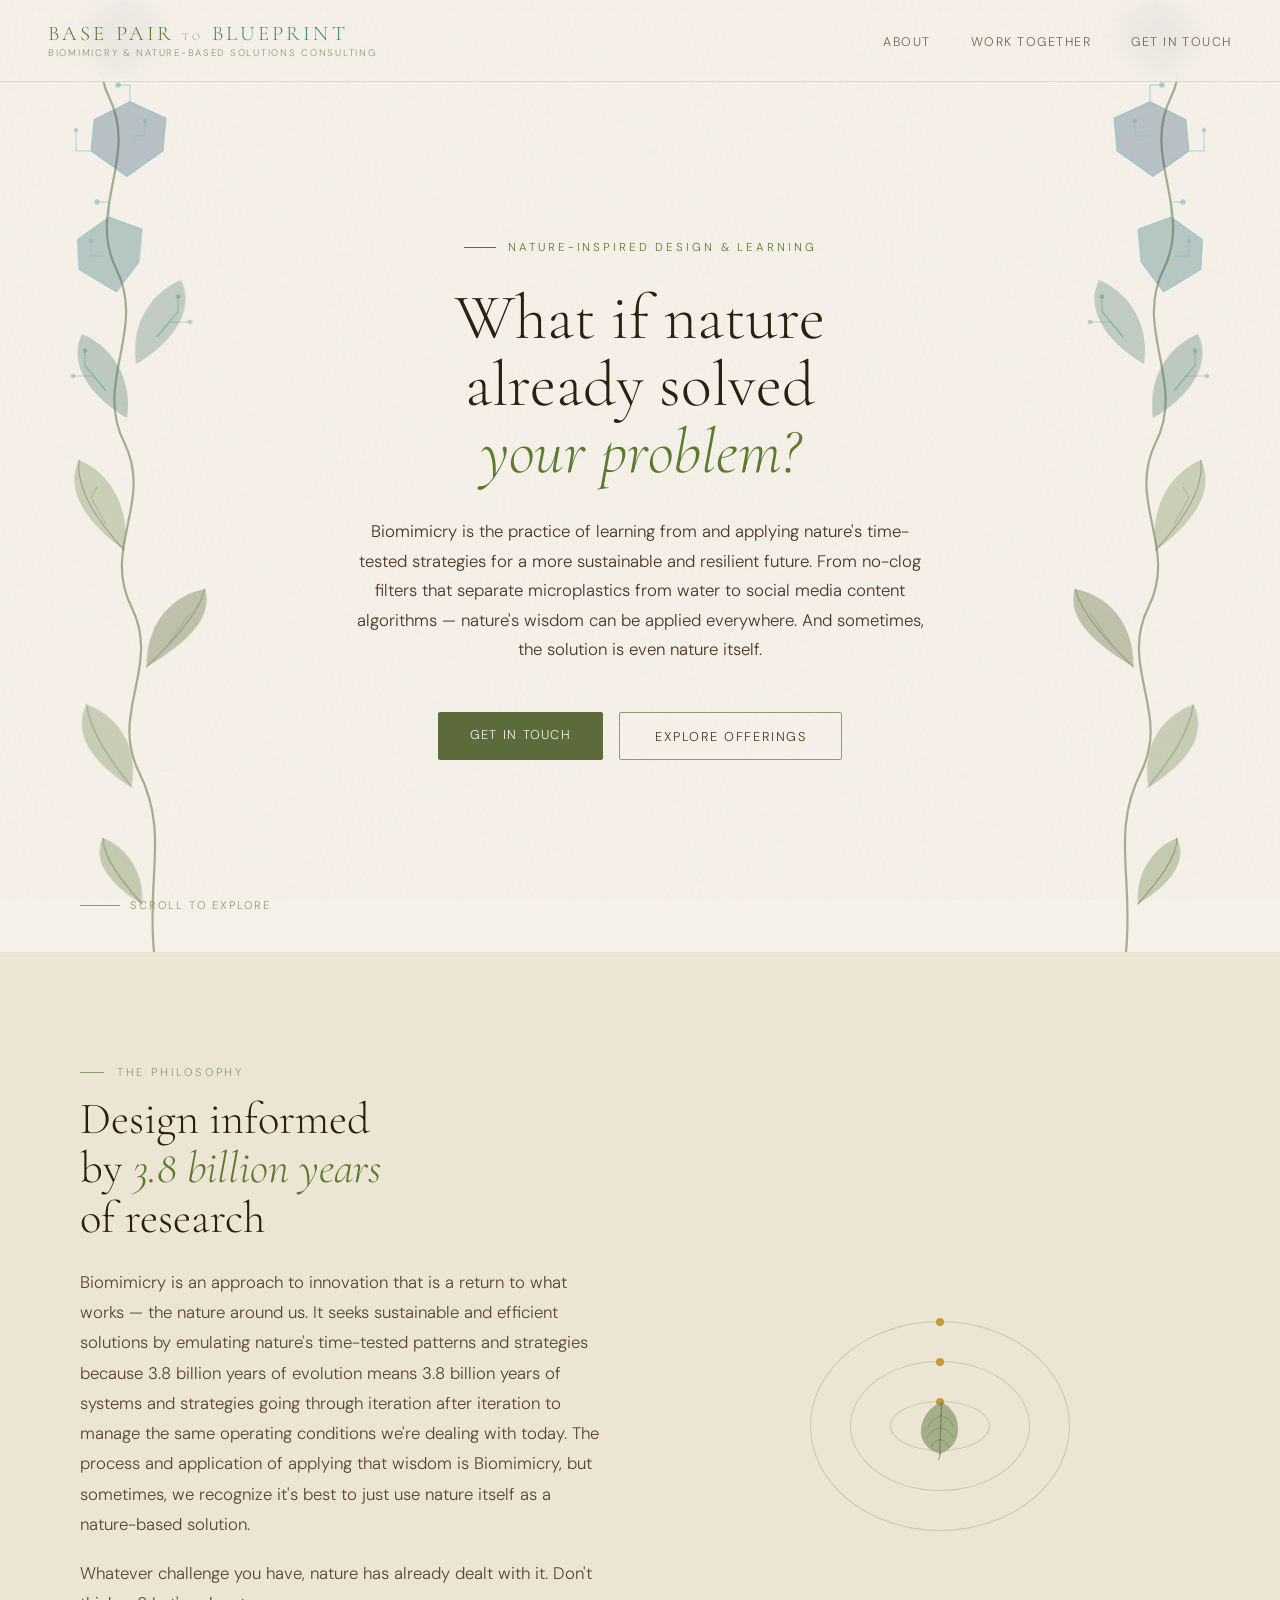
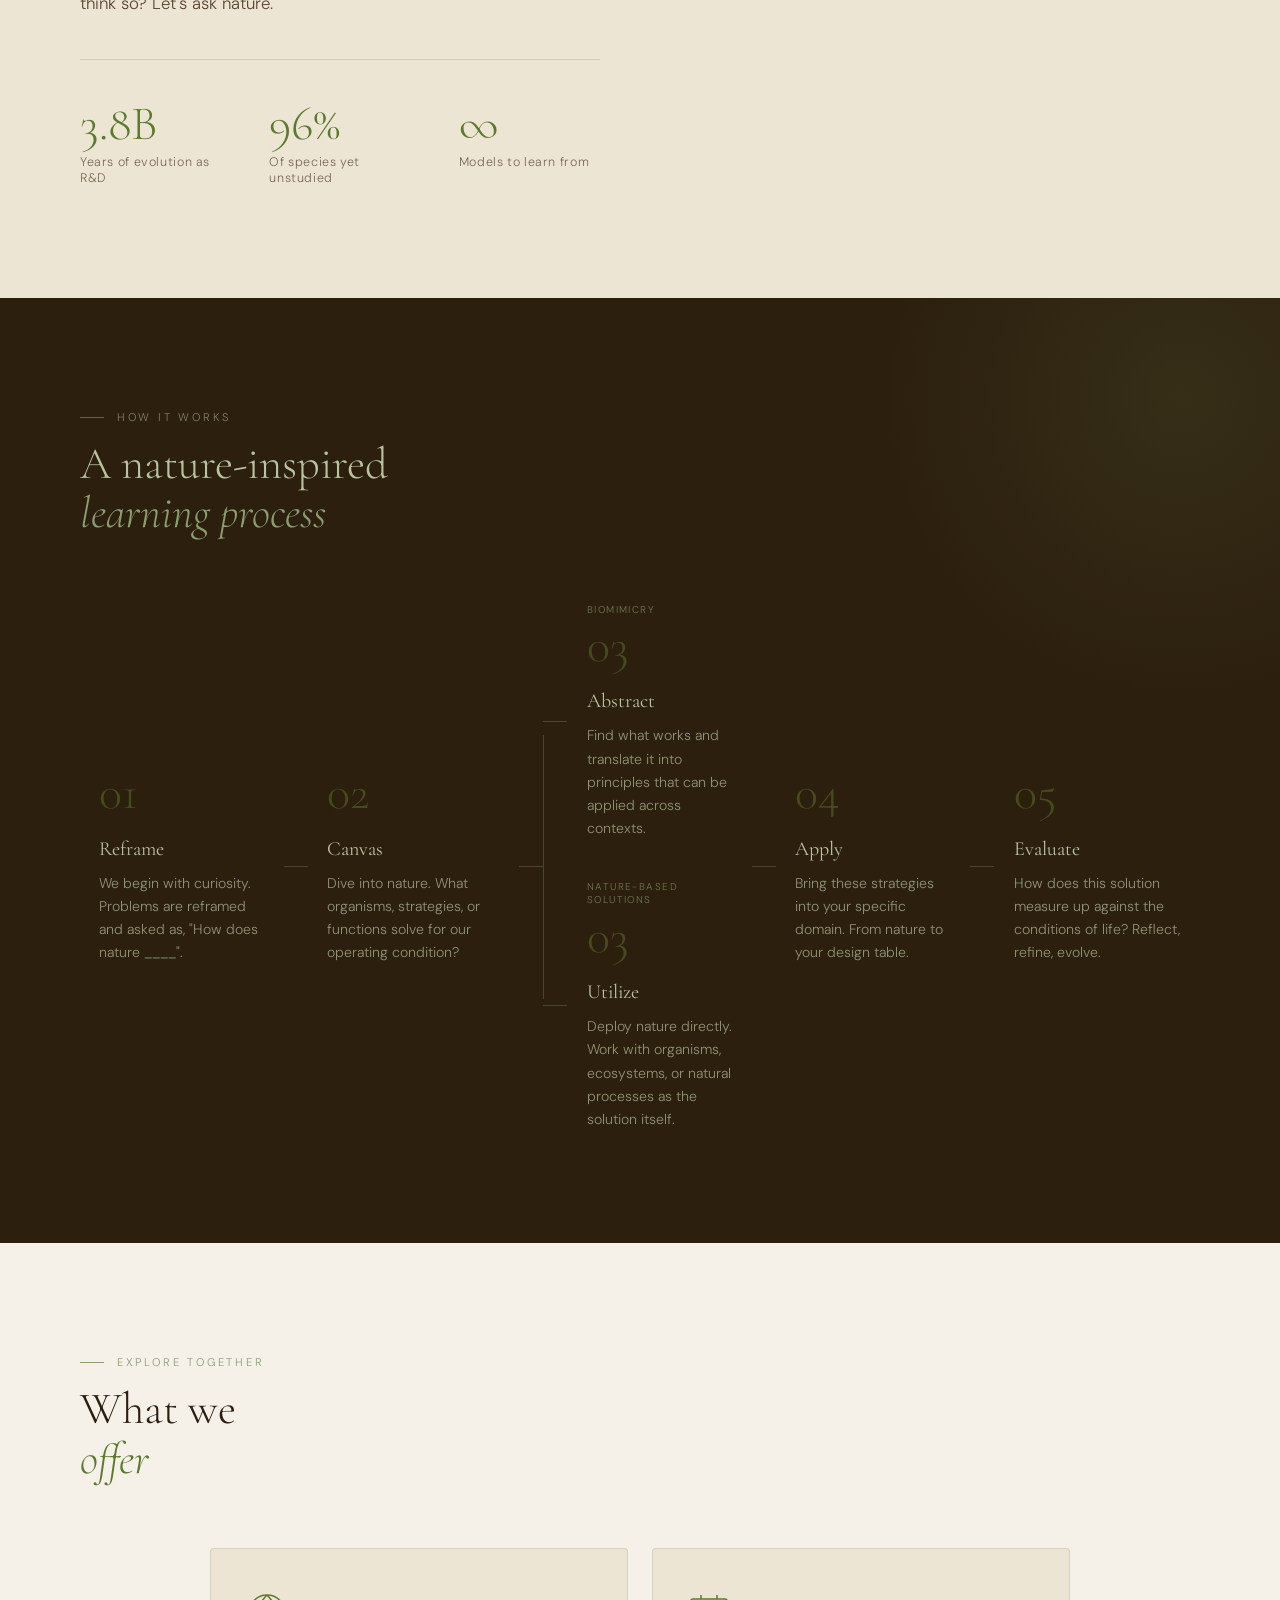
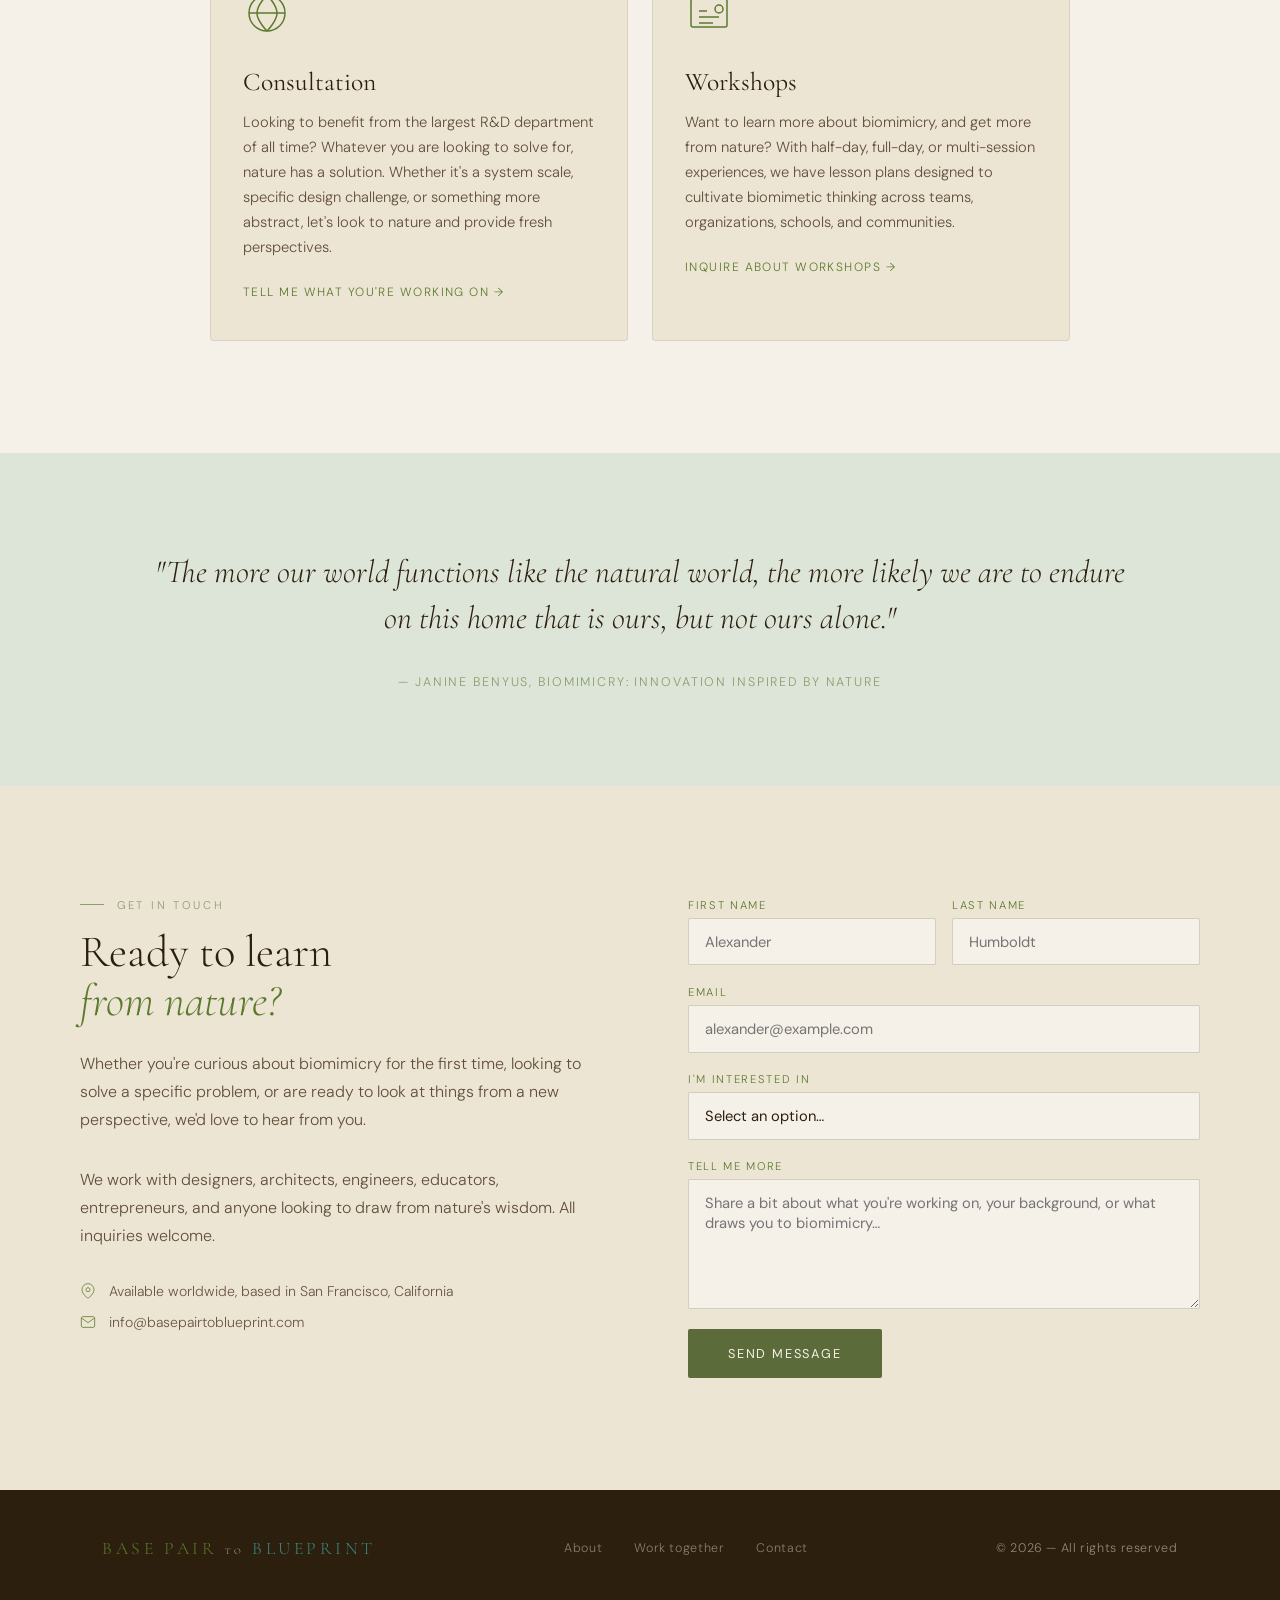
==== index.html @ a4276d6b "Update to readd email field on landing page" ====
<!DOCTYPE html>
<html lang="en">
<head>
  <meta charset="UTF-8" />
  <meta name="viewport" content="width=device-width, initial-scale=1.0" />
  <title>Biomimicry — Learn. Design. Belong to Nature.</title>
  <link href="https://fonts.googleapis.com/css2?family=Cormorant+Garamond:ital,wght@0,300;0,400;0,600;1,300;1,400&family=Libre+Baskerville:ital@0;1&family=DM+Sans:wght@300;400;500&display=swap" rel="stylesheet" />
  <link rel="stylesheet" href="global.css" />
  <style>
    /* ── HERO ── */
    .hero {
      min-height: 100vh;
      display: flex;
      flex-direction: column;
      justify-content: center;
      align-items: center;
      position: relative;
      overflow: hidden;
      border-bottom: 1px solid rgba(92,107,58,0.12);
      text-align: center;
    }

    .hero-left {
      display: flex;
      flex-direction: column;
      justify-content: center;
      align-items: center;
      padding: 8rem 5rem 5rem;
      max-width: 780px;
      position: relative;
      z-index: 2;
    }

    .hero-eyebrow {
      font-size: 0.72rem;
      letter-spacing: 0.25em;
      text-transform: uppercase;
      color: var(--moss);
      margin-bottom: 1.8rem;
      display: flex;
      align-items: center;
      justify-content: center;
      gap: 0.8rem;
      animation: fadeUp 1s ease 0.2s both;
    }
    .hero-eyebrow::before {
      content: '';
      display: block;
      width: 2rem;
      height: 1px;
      background: #5c6b3a;
    }

    h1 {
      font-family: 'Cormorant Garamond', serif;
      font-size: clamp(3.2rem, 5vw, 5.5rem);
      font-weight: 300;
      line-height: 1.05;
      color: var(--soil);
      margin-bottom: 2rem;
      animation: fadeUp 1s ease 0.4s both;
    }
    h1 em { font-style: italic; color: var(--moss); }

    .hero-body {
      font-size: 1.05rem;
      line-height: 1.75;
      color: var(--bark);
      opacity: 0.85;
      max-width: 52ch;
      margin-bottom: 3rem;
      animation: fadeUp 1s ease 0.6s both;
    }

    .hero-ctas {
      display: flex;
      gap: 1rem;
      flex-wrap: wrap;
      justify-content: center;
      animation: fadeUp 1s ease 0.8s both;
    }

    /* ── SCROLL INDICATOR ── */
    .scroll-hint {
      position: absolute;
      bottom: 2.5rem;
      left: 5rem;
      font-size: 0.7rem;
      letter-spacing: 0.18em;
      text-transform: uppercase;
      color: var(--sage);
      display: flex;
      align-items: center;
      gap: 0.6rem;
      animation: fadeUp 1s ease 1.2s both;
      z-index: 3;
    }
    .scroll-line {
      width: 0;
      height: 1px;
      background: var(--sage);
      animation: growLine 1.5s ease 1.5s forwards;
    }
    @keyframes growLine { to { width: 2.5rem; } }

    /* ── VINES ── */
    .vine { position: absolute; bottom: 0; pointer-events: none; z-index: 1; }
    .vine-left { left: 5%; }
    .vine-right { right: 5%; }

    .vine-path {
      stroke-dashoffset: 9999;
      animation: growVine 10s linear 0.8s forwards;
    }
    .vine-leaf { opacity: 0; animation: fadeLeaf 0.5s ease forwards; }
    .vine-leaf:nth-child(2)  { animation-delay: 1.4s; }
    .vine-leaf:nth-child(3)  { animation-delay: 2.6s; }
    .vine-leaf:nth-child(4)  { animation-delay: 3.8s; }
    .vine-leaf:nth-child(5)  { animation-delay: 5.0s; }
    .vine-leaf:nth-child(6)  { animation-delay: 5.8s; }
    .vine-leaf:nth-child(7)  { animation-delay: 6.6s; }
    .vine-leaf:nth-child(8)  { animation-delay: 7.8s; }
    .vine-leaf:nth-child(9)  { animation-delay: 9.0s; }
    .vine-leaf:nth-child(10) { animation-delay: 10.2s; }

    @keyframes growVine { to { stroke-dashoffset: 0; } }
    @keyframes fadeLeaf {
      from { opacity: 0; transform: scale(0.4); }
      to   { opacity: 1; transform: scale(1); }
    }

    /* ── SECTIONS ── */
    section { padding: 7rem 5rem; }

    .section-label {
      font-size: 0.7rem;
      letter-spacing: 0.25em;
      text-transform: uppercase;
      color: var(--sage);
      margin-bottom: 1rem;
      display: flex;
      align-items: center;
      gap: 0.8rem;
    }
    .section-label::before {
      content: '';
      display: block;
      width: 1.5rem;
      height: 1px;
      background: var(--sage);
    }

    h2 {
      font-family: 'Cormorant Garamond', serif;
      font-weight: 300;
      font-size: clamp(2.2rem, 3.5vw, 3.5rem);
      line-height: 1.1;
      color: var(--soil);
      margin-bottom: 1.5rem;
    }
    h2 em { font-style: italic; color: var(--moss); }

    /* ── WHAT IS BIOMIMICRY ── */
    .what { background: var(--parchment); display: grid; grid-template-columns: 1fr 1fr; gap: 5rem; align-items: center; }
    .what-text p { font-size: 1.05rem; line-height: 1.8; color: var(--bark); margin-bottom: 1.2rem; opacity: 0.9; }

    .stat-row { display: flex; gap: 3rem; margin-top: 2.5rem; padding-top: 2.5rem; border-top: 1px solid rgba(92,107,58,0.2); }
    .stat { flex: 1; }
    .stat-num { font-family: 'Cormorant Garamond', serif; font-size: 3rem; font-weight: 300; color: var(--moss); line-height: 1; }
    .stat-desc { font-size: 0.78rem; letter-spacing: 0.05em; color: var(--bark); opacity: 0.7; margin-top: 0.4rem; }

    .what-visual { position: relative; height: 420px; }
    .ring { position: absolute; border-radius: 50%; border: 1px solid rgba(92,107,58,0.25); z-index: 1; }
    .ring-1 { inset: 25%; animation: rotateSlow 40s linear infinite; }
    .ring-2 { inset: calc(25% + 40px); animation: rotateSlow 28s linear infinite reverse; }
    .ring-3 { inset: calc(25% + 80px); animation: rotateSlow 20s linear infinite; }
    .ring-dot { position: absolute; width: 8px; height: 8px; background: var(--gold); border-radius: 50%; top: -4px; left: 50%; transform: translateX(-50%); }
    .what-center-icon { position: absolute; inset: 0; display: flex; align-items: center; justify-content: center; z-index: 2; }

    /* ── OFFERINGS ── */
    .offerings { background: var(--cream); }
    .offerings-header { max-width: 55ch; margin-bottom: 4rem; }
    .cards { display: grid; grid-template-columns: repeat(2, 1fr); gap: 1.5rem; max-width: 860px; margin: 0 auto; }
    .card { background: var(--parchment); border: 1px solid rgba(92,107,58,0.15); border-radius: 4px; padding: 2.5rem 2rem; position: relative; overflow: hidden; transition: transform 0.3s, box-shadow 0.3s; }
    .card::before { content: ''; position: absolute; top: 0; left: 0; right: 0; height: 3px; background: #5c6b3a; transform: scaleX(0); transform-origin: left; transition: transform 0.35s ease; }
    .card:hover { transform: translateY(-6px); box-shadow: 0 20px 50px rgba(44,31,14,0.1); }
    .card:hover::before { transform: scaleX(1); }
    .card-icon { width: 48px; height: 48px; margin-bottom: 1.5rem; color: var(--moss); }
    .card h3 { font-family: 'Cormorant Garamond', serif; font-size: 1.6rem; font-weight: 400; color: var(--soil); margin-bottom: 0.8rem; }
    .card p { font-size: 0.92rem; line-height: 1.7; color: var(--bark); opacity: 0.85; margin-bottom: 1.5rem; }
    .card-link { font-size: 0.75rem; letter-spacing: 0.12em; text-transform: uppercase; color: var(--moss); text-decoration: none; display: flex; align-items: center; gap: 0.5rem; transition: gap 0.2s; }
    .card-link:hover { gap: 0.9rem; }

    /* ── PROCESS ── */
    .process { background: var(--soil); color: var(--cream); position: relative; overflow: hidden; }
    .process::before { content: ''; position: absolute; top: -200px; right: -200px; width: 600px; height: 600px; border-radius: 50%; background: radial-gradient(circle, rgba(92,107,58,0.2) 0%, transparent 70%); }
    .process h2 { color: var(--lichen); }
    .process h2 em { color: var(--sage); }
    .process .section-label { color: rgba(184,196,160,0.6); }
    .process .section-label::before { background: rgba(184,196,160,0.4); }
    .process-header { max-width: 55ch; margin-bottom: 4rem; }
    .process-flow { display: flex; align-items: center; gap: 0; position: relative; }
    .process-connector-line { height: 1px; min-width: 1.5rem; background: rgba(138,158,110,0.3); flex-shrink: 0; }
    .process-fork { display: flex; flex-direction: column; gap: 2.5rem; position: relative; }
    .process-fork::before { content: ''; position: absolute; left: 0; top: 25%; bottom: 25%; width: 1px; background: rgba(138,158,110,0.3); }
    .fork-row { display: flex; align-items: center; }
    .fork-tick { width: 1.5rem; height: 1px; background: rgba(138,158,110,0.3); flex-shrink: 0; }
    .step-path-label { font-size: 0.62rem; letter-spacing: 0.15em; text-transform: uppercase; color: var(--sage); opacity: 0.7; margin-bottom: 0.4rem; }
    .step { padding: 0 1.2rem; position: relative; min-width: 120px; }
    .process-dots { display: none; }
    .step-num { font-family: 'Cormorant Garamond', serif; font-size: 3rem; font-weight: 300; color: var(--moss); opacity: 0.5; line-height: 1; margin-bottom: 1.2rem; }
    .step h4 { font-family: 'Cormorant Garamond', serif; font-size: 1.25rem; font-weight: 400; color: var(--lichen); margin-bottom: 0.7rem; }
    .step p { font-size: 0.88rem; line-height: 1.65; color: rgba(184,196,160,0.7); }

    /* ── PULL QUOTE ── */
    .quote-section { background: var(--mist); text-align: center; padding: 6rem 5rem; }
    blockquote { font-family: 'Cormorant Garamond', serif; font-style: italic; font-size: clamp(1.6rem, 2.5vw, 2.4rem); font-weight: 300; line-height: 1.45; color: var(--soil); max-width: 70ch; margin: 0 auto 2rem; }
    .quote-attr { font-size: 0.78rem; letter-spacing: 0.15em; text-transform: uppercase; color: var(--sage); }

    /* ── CONTACT ── */
    .contact { background: var(--parchment); display: grid; grid-template-columns: 1fr 1fr; gap: 6rem; align-items: start; }
    .contact-info p { font-size: 1rem; line-height: 1.75; color: var(--bark); opacity: 0.85; margin-bottom: 2rem; }
    .contact-detail { display: flex; flex-direction: column; gap: 0.8rem; margin-top: 2rem; }
    .contact-detail-item { display: flex; align-items: center; gap: 0.8rem; font-size: 0.88rem; color: var(--bark); opacity: 0.8; }
    .contact-detail-item svg { color: var(--moss); flex-shrink: 0; }

    /* ── ANIMATIONS ── */
    @keyframes fadeUp {
      from { opacity: 0; transform: translateY(24px); }
      to   { opacity: 1; transform: translateY(0); }
    }
    @keyframes rotateSlow {
      from { transform: rotate(0deg); }
      to   { transform: rotate(360deg); }
    }

    /* ── RESPONSIVE ── */
    @media (max-width: 900px) {
      .hero-left { padding: 9rem 2rem 5rem; }
      section { padding: 5rem 2rem; }
      .what { grid-template-columns: 1fr; gap: 3rem; }
      .what-visual { display: none; }
      .cards { grid-template-columns: 1fr; }
      .contact { grid-template-columns: 1fr; gap: 3rem; }

      /* Process steps — full-screen slides on mobile */
      .process { overflow: hidden; }
      .process-scroll-wrapper { position: relative; }
      .process-flow {
        display: flex;
        overflow-x: scroll;
        scroll-snap-type: x mandatory;
        -webkit-overflow-scrolling: touch;
        scrollbar-width: none;
        gap: 0;
      }
      .process-flow::-webkit-scrollbar { display: none; }

      /* Hide connectors — not meaningful in slide view */
      .process-connector-line { display: none; }
      .fork-tick { display: none; }

      /* Each slide takes exactly the full section width */
      .step {
        scroll-snap-align: start;
        scroll-snap-stop: always;
        flex: 0 0 100%;
        width: 100%;
        box-sizing: border-box;
        padding: 0 2rem;
      }
      .process-fork {
        scroll-snap-align: start;
        scroll-snap-stop: always;
        flex: 0 0 100%;
        width: 100%;
        box-sizing: border-box;
        padding: 0 2rem;
        display: flex;
        flex-direction: column;
        gap: 2rem;
      }
      .process-fork .step {
        flex: none;
        width: 100%;
        padding: 0;
      }

      /* Dots — position indicator only */
      .process-dots {
        display: flex;
        justify-content: center;
        gap: 0.6rem;
        margin-top: 2rem;
        pointer-events: none;
      }
      .process-dot {
        width: 6px;
        height: 6px;
        border-radius: 50%;
        background: rgba(184,196,160,0.3);
        transition: background 0.25s, transform 0.25s;
        pointer-events: none;
      }
      .process-dot.active {
        background: var(--sage);
        transform: scale(1.4);
      }
    }
  </style>
</head>
<body>

  <!-- NAV -->
  <nav>
    <a href="index.html" class="nav-logo"><span><span style="color:#5c7a2e">Base Pair</span> <span style="font-size:0.5em;color:var(--sage)">to</span> <span style="color:#3a8a82">Blueprint</span></span><span class="nav-logo-sub">Biomimicry & Nature-Based Solutions Consulting</span></a>
    <ul class="nav-links">
      <li><a href="about.html">About</a></li>
      <li><a href="work.html">Work together</a></li>
      <li><a href="#contact">Get in touch</a></li>
    </ul>
    <button class="nav-hamburger" id="nav-hamburger" aria-label="Toggle menu"><span></span><span></span><span></span></button>
  </nav>

  <!-- HERO -->
  <section class="hero" id="about">
    <div class="hero-left">
      <div class="hero-eyebrow">Nature-inspired design & learning</div>
      <h1>What if nature<br>already solved<br><em>your problem?</em></h1>
      <p class="hero-body">
        Biomimicry is the practice of learning from and applying nature's time-tested strategies for a more sustainable and resilient future. From no-clog filters that separate microplastics from water to social media content algorithms — nature's wisdom can be applied everywhere. And sometimes, the solution is even nature itself.
      </p>
      <div class="hero-ctas">
        <a href="#contact" class="btn-primary">Get in touch</a>
        <a href="work.html" class="btn-ghost">Explore offerings</a>
      </div>
    </div>

    <div class="scroll-hint">
      <span class="scroll-line"></span>
      Scroll to explore
    </div>

    <!-- Left vine -->
    <svg class="vine vine-left" width="210" height="1050" viewBox="0 0 140 700" fill="none" xmlns="http://www.w3.org/2000/svg">
      <path class="vine-path" d="M60 700 C55 650 70 620 50 580 C30 540 65 510 45 470 C25 430 60 400 40 360 C20 320 55 285 35 245 C15 205 50 170 30 130 C15 100 40 70 36 73" stroke="#5c6b3a" stroke-width="1.5" stroke-linecap="round" fill="none" opacity="0.5"/>
      <g class="vine-leaf" style="transform-origin: 52px 660px"><path d="M52 668 C32 656 18 640 26 624 C42 630 54 648 52 668Z" fill="#8a9e6e" opacity="0.45"/><path d="M52 668 C38 652 26 637 26 624" stroke="#5c6b3a" stroke-width="0.8" stroke-linecap="round" opacity="0.45" fill="none"/></g>
      <g class="vine-leaf" style="transform-origin: 45px 580px"><path d="M45 590 C20 575 5 555 15 535 C35 542 50 562 45 590Z" fill="#8a9e6e" opacity="0.42"/><path d="M45 590 C30 571 18 554 15 535" stroke="#5c6b3a" stroke-width="0.8" stroke-linecap="round" opacity="0.42" fill="none"/></g>
      <g class="vine-leaf" style="transform-origin: 55px 500px"><path d="M55 510 C80 495 100 478 94 458 C74 462 55 478 55 510Z" fill="#5c6b3a" opacity="0.35"/><path d="M55 510 C72 493 89 476 94 458" stroke="#5c6b3a" stroke-width="0.8" stroke-linecap="round" opacity="0.38" fill="none"/><path d="M70 494 L84 474" stroke="#4a3520" stroke-width="0.5" opacity="0.25" fill="none"/></g>
      <g class="vine-leaf" style="transform-origin: 40px 420px"><path d="M40 432 C15 414 0 392 10 372 C30 380 45 404 40 432Z" fill="#8a9e6e" opacity="0.4"/><path d="M40 432 C22 412 8 392 10 372" stroke="#5c6b3a" stroke-width="0.8" stroke-linecap="round" opacity="0.4" fill="none"/><path d="M28 415 L18 397 L22 390" stroke="#4a7a6e" stroke-width="0.6" opacity="0.35" fill="none"/></g>
      <g class="vine-leaf" style="transform-origin: 42px 330px; transform: rotate(-28deg)"><path d="M42 344 C18 330 2 308 12 288 C32 296 46 318 42 344Z" fill="#4a7a6e" opacity="0.32"/><path d="M28 326 L14 309 L14 299" stroke="#5c9e8a" stroke-width="0.8" opacity="0.5" fill="none"/><path d="M28 326 L20 316 L6 316" stroke="#5c9e8a" stroke-width="0.6" opacity="0.4" fill="none"/><circle cx="14" cy="299" r="1.5" fill="#5c9e8a" opacity="0.5"/><circle cx="6" cy="316" r="1.5" fill="#5c9e8a" opacity="0.4"/></g>
      <g class="vine-leaf" style="transform-origin: 48px 295px; transform: rotate(22deg)"><path d="M48 308 C72 294 88 272 78 252 C58 260 44 282 48 308Z" fill="#4a7a6e" opacity="0.30"/><path d="M62 290 L76 273 L76 263" stroke="#5c9e8a" stroke-width="0.8" opacity="0.5" fill="none"/><path d="M62 290 L70 280 L84 280" stroke="#5c9e8a" stroke-width="0.6" opacity="0.4" fill="none"/><circle cx="76" cy="263" r="1.5" fill="#5c9e8a" opacity="0.5"/><circle cx="84" cy="280" r="1.5" fill="#5c9e8a" opacity="0.4"/></g>
      <g class="vine-leaf" style="transform-origin: 35px 248px"><path d="M35 260 L10 245 L9 225 L30 210 L52 218 L50 240Z" fill="#2a6a6e" opacity="0.3"/><path d="M35 260 L10 245 L9 225 L30 210 L52 218 L50 240Z" stroke="#5cb8c4" stroke-width="0.7" opacity="0.42" fill="none"/><path d="M30 210 L30 200 L22 200" stroke="#5cb8c4" stroke-width="0.7" opacity="0.48" fill="none"/><path d="M28 236 L18 236 L18 226" stroke="#5cb8c4" stroke-width="0.6" opacity="0.4" fill="none"/><circle cx="22" cy="200" r="1.8" fill="#5cb8c4" opacity="0.52"/><circle cx="18" cy="226" r="1.5" fill="#5cb8c4" opacity="0.42"/></g>
      <g class="vine-leaf" style="transform-origin: 42px 168px"><path d="M42 183 L18 166 L20 145 L44 133 L68 144 L66 166Z" fill="#1a4a6e" opacity="0.28"/><path d="M42 183 L18 166 L20 145 L44 133 L68 144 L66 166Z" stroke="#5cb8c4" stroke-width="0.7" opacity="0.45" fill="none"/><path d="M44 133 L44 122 L36 122" stroke="#5cb8c4" stroke-width="0.7" opacity="0.5" fill="none"/><path d="M18 166 L8 166 L8 152" stroke="#5cb8c4" stroke-width="0.7" opacity="0.45" fill="none"/><path d="M44 156 L54 156 L54 146" stroke="#5cb8c4" stroke-width="0.6" opacity="0.4" fill="none"/><circle cx="36" cy="122" r="1.8" fill="#5cb8c4" opacity="0.55"/><circle cx="8" cy="152" r="1.5" fill="#5cb8c4" opacity="0.45"/><circle cx="54" cy="146" r="1.5" fill="#5cb8c4" opacity="0.45"/></g>
      <g class="vine-leaf" style="transform-origin: 38px 100px"><path d="M38 116 L14 100 L16 78 L40 66 L64 77 L62 100Z" fill="#1a3a5c" opacity="0.3"/><path d="M38 116 L14 100 L16 78 L40 66 L64 77 L62 100Z" stroke="#4ab8e8" stroke-width="0.8" opacity="0.55" fill="none"/><rect x="26" y="80" width="26" height="18" rx="1" stroke="#4ab8e8" stroke-width="0.6" opacity="0.4" fill="none"/><line x1="31" y1="80" x2="31" y2="76" stroke="#4ab8e8" stroke-width="0.6" opacity="0.5"/><line x1="38" y1="80" x2="38" y2="76" stroke="#4ab8e8" stroke-width="0.6" opacity="0.5"/><line x1="45" y1="80" x2="45" y2="76" stroke="#4ab8e8" stroke-width="0.6" opacity="0.5"/><line x1="31" y1="98" x2="31" y2="102" stroke="#4ab8e8" stroke-width="0.6" opacity="0.5"/><line x1="38" y1="98" x2="38" y2="102" stroke="#4ab8e8" stroke-width="0.6" opacity="0.5"/><line x1="45" y1="98" x2="45" y2="102" stroke="#4ab8e8" stroke-width="0.6" opacity="0.5"/><path d="M14 100 L4 100 L4 88 L0 88" stroke="#4ab8e8" stroke-width="0.7" opacity="0.5" fill="none"/><path d="M16 78 L8 70 L8 58" stroke="#4ab8e8" stroke-width="0.7" opacity="0.45" fill="none"/><path d="M62 100 L72 100 L72 86" stroke="#4ab8e8" stroke-width="0.7" opacity="0.45" fill="none"/><circle cx="0" cy="88" r="2" fill="#4ab8e8" opacity="0.6"/><circle cx="8" cy="58" r="2" fill="#4ab8e8" opacity="0.55"/><circle cx="72" cy="86" r="2" fill="#4ab8e8" opacity="0.5"/></g>
    </svg>

    <!-- Right vine -->
    <svg class="vine vine-right" width="210" height="1050" viewBox="0 0 140 700" fill="none" xmlns="http://www.w3.org/2000/svg">
      <path class="vine-path" d="M80 700 C85 650 70 620 90 580 C110 540 75 510 95 470 C115 430 80 400 100 360 C120 320 85 285 105 245 C125 205 90 170 110 130 C125 100 100 70 104 73" stroke="#5c6b3a" stroke-width="1.5" stroke-linecap="round" fill="none" opacity="0.5"/>
      <g class="vine-leaf" style="transform-origin: 88px 660px"><path d="M88 668 C108 656 122 640 114 624 C98 630 86 648 88 668Z" fill="#8a9e6e" opacity="0.45"/><path d="M88 668 C102 652 114 637 114 624" stroke="#5c6b3a" stroke-width="0.8" stroke-linecap="round" opacity="0.45" fill="none"/></g>
      <g class="vine-leaf" style="transform-origin: 95px 580px"><path d="M95 590 C120 575 135 555 125 535 C105 542 90 562 95 590Z" fill="#8a9e6e" opacity="0.42"/><path d="M95 590 C110 571 122 554 125 535" stroke="#5c6b3a" stroke-width="0.8" stroke-linecap="round" opacity="0.42" fill="none"/></g>
      <g class="vine-leaf" style="transform-origin: 85px 500px"><path d="M85 510 C60 495 40 478 46 458 C66 462 85 478 85 510Z" fill="#5c6b3a" opacity="0.35"/><path d="M85 510 C68 493 51 476 46 458" stroke="#5c6b3a" stroke-width="0.8" stroke-linecap="round" opacity="0.38" fill="none"/><path d="M70 494 L56 474" stroke="#4a3520" stroke-width="0.5" opacity="0.25" fill="none"/></g>
      <g class="vine-leaf" style="transform-origin: 100px 420px"><path d="M100 432 C125 414 140 392 130 372 C110 380 95 404 100 432Z" fill="#8a9e6e" opacity="0.4"/><path d="M100 432 C118 412 132 392 130 372" stroke="#5c6b3a" stroke-width="0.8" stroke-linecap="round" opacity="0.4" fill="none"/><path d="M112 415 L122 397 L118 390" stroke="#4a7a6e" stroke-width="0.6" opacity="0.35" fill="none"/></g>
      <g class="vine-leaf" style="transform-origin: 98px 330px; transform: rotate(28deg)"><path d="M98 344 C122 330 138 308 128 288 C108 296 94 318 98 344Z" fill="#4a7a6e" opacity="0.32"/><path d="M112 326 L126 309 L126 299" stroke="#5c9e8a" stroke-width="0.8" opacity="0.5" fill="none"/><path d="M112 326 L120 316 L134 316" stroke="#5c9e8a" stroke-width="0.6" opacity="0.4" fill="none"/><circle cx="126" cy="299" r="1.5" fill="#5c9e8a" opacity="0.5"/><circle cx="134" cy="316" r="1.5" fill="#5c9e8a" opacity="0.4"/></g>
      <g class="vine-leaf" style="transform-origin: 92px 295px; transform: rotate(-22deg)"><path d="M92 308 C68 294 52 272 62 252 C82 260 96 282 92 308Z" fill="#4a7a6e" opacity="0.30"/><path d="M78 290 L64 273 L64 263" stroke="#5c9e8a" stroke-width="0.8" opacity="0.5" fill="none"/><path d="M78 290 L70 280 L56 280" stroke="#5c9e8a" stroke-width="0.6" opacity="0.4" fill="none"/><circle cx="64" cy="263" r="1.5" fill="#5c9e8a" opacity="0.5"/><circle cx="56" cy="280" r="1.5" fill="#5c9e8a" opacity="0.4"/></g>
      <g class="vine-leaf" style="transform-origin: 105px 248px"><path d="M105 260 L130 245 L131 225 L110 210 L88 218 L90 240Z" fill="#2a6a6e" opacity="0.3"/><path d="M105 260 L130 245 L131 225 L110 210 L88 218 L90 240Z" stroke="#5cb8c4" stroke-width="0.7" opacity="0.42" fill="none"/><path d="M110 210 L110 200 L118 200" stroke="#5cb8c4" stroke-width="0.7" opacity="0.48" fill="none"/><path d="M112 236 L122 236 L122 226" stroke="#5cb8c4" stroke-width="0.6" opacity="0.4" fill="none"/><circle cx="118" cy="200" r="1.8" fill="#5cb8c4" opacity="0.52"/><circle cx="122" cy="226" r="1.5" fill="#5cb8c4" opacity="0.42"/></g>
      <g class="vine-leaf" style="transform-origin: 98px 168px"><path d="M98 183 L122 166 L120 145 L96 133 L72 144 L74 166Z" fill="#1a4a6e" opacity="0.28"/><path d="M98 183 L122 166 L120 145 L96 133 L72 144 L74 166Z" stroke="#5cb8c4" stroke-width="0.7" opacity="0.45" fill="none"/><path d="M96 133 L96 122 L104 122" stroke="#5cb8c4" stroke-width="0.7" opacity="0.5" fill="none"/><path d="M122 166 L132 166 L132 152" stroke="#5cb8c4" stroke-width="0.7" opacity="0.45" fill="none"/><path d="M96 156 L86 156 L86 146" stroke="#5cb8c4" stroke-width="0.6" opacity="0.4" fill="none"/><circle cx="104" cy="122" r="1.8" fill="#5cb8c4" opacity="0.55"/><circle cx="132" cy="152" r="1.5" fill="#5cb8c4" opacity="0.45"/><circle cx="86" cy="146" r="1.5" fill="#5cb8c4" opacity="0.45"/></g>
      <g class="vine-leaf" style="transform-origin: 102px 100px"><path d="M102 116 L126 100 L124 78 L100 66 L76 77 L78 100Z" fill="#1a3a5c" opacity="0.3"/><path d="M102 116 L126 100 L124 78 L100 66 L76 77 L78 100Z" stroke="#4ab8e8" stroke-width="0.8" opacity="0.55" fill="none"/><rect x="88" y="80" width="26" height="18" rx="1" stroke="#4ab8e8" stroke-width="0.6" opacity="0.4" fill="none"/><line x1="93" y1="80" x2="93" y2="76" stroke="#4ab8e8" stroke-width="0.6" opacity="0.5"/><line x1="101" y1="80" x2="101" y2="76" stroke="#4ab8e8" stroke-width="0.6" opacity="0.5"/><line x1="109" y1="80" x2="109" y2="76" stroke="#4ab8e8" stroke-width="0.6" opacity="0.5"/><line x1="93" y1="98" x2="93" y2="102" stroke="#4ab8e8" stroke-width="0.6" opacity="0.5"/><line x1="101" y1="98" x2="101" y2="102" stroke="#4ab8e8" stroke-width="0.6" opacity="0.5"/><line x1="109" y1="98" x2="109" y2="102" stroke="#4ab8e8" stroke-width="0.6" opacity="0.5"/><path d="M126 100 L136 100 L136 88 L140 88" stroke="#4ab8e8" stroke-width="0.7" opacity="0.5" fill="none"/><path d="M124 78 L132 70 L132 58" stroke="#4ab8e8" stroke-width="0.7" opacity="0.45" fill="none"/><path d="M78 100 L68 100 L68 86" stroke="#4ab8e8" stroke-width="0.7" opacity="0.45" fill="none"/><circle cx="140" cy="88" r="2" fill="#4ab8e8" opacity="0.6"/><circle cx="132" cy="58" r="2" fill="#4ab8e8" opacity="0.55"/><circle cx="68" cy="86" r="2" fill="#4ab8e8" opacity="0.5"/></g>
    </svg>
  </section>

  <!-- WHAT IS BIOMIMICRY -->
  <section class="what" id="learn">
    <div class="what-text">
      <div class="section-label">The philosophy</div>
      <h2>Design informed<br>by <em>3.8 billion years</em><br>of research</h2>
      <p>Biomimicry is an approach to innovation that is a return to what works — the nature around us. It seeks sustainable and efficient solutions by emulating nature's time-tested patterns and strategies because 3.8 billion years of evolution means 3.8 billion years of systems and strategies going through iteration after iteration to manage the same operating conditions we're dealing with today. The process and application of applying that wisdom is Biomimicry, but sometimes, we recognize it's best to just use nature itself as a nature-based solution.</p>
      <p>Whatever challenge you have, nature has already dealt with it. Don't think so? Let's ask nature.</p>
      <div class="stat-row">
        <div class="stat"><div class="stat-num">3.8B</div><div class="stat-desc">Years of evolution as R&D</div></div>
        <div class="stat"><div class="stat-num">96%</div><div class="stat-desc">Of species yet unstudied</div></div>
        <div class="stat"><div class="stat-num">∞</div><div class="stat-desc">Models to learn from</div></div>
      </div>
    </div>
    <div class="what-visual">
      <div class="ring ring-1"><div class="ring-dot"></div></div>
      <div class="ring ring-2"><div class="ring-dot"></div></div>
      <div class="ring ring-3"><div class="ring-dot"></div></div>
      <div class="what-center-icon">
        <svg width="68" height="68" viewBox="0 0 80 80" fill="none">
          <path d="M42 12 C26 18 16 33 18 51 C20 63 31 71 40 73 C49 70 60 61 61 48 C63 30 54 18 42 12Z" fill="#8a9e6e" opacity="0.75"/>
          <path d="M42 12 C41 35 40 55 40 73" stroke="#4a3520" stroke-width="1.2" stroke-linecap="round" opacity="0.45"/>
          <path d="M41 28 C35 30 28 35 26 42" stroke="#4a3520" stroke-width="0.8" stroke-linecap="round" opacity="0.35"/>
          <path d="M40 42 C33 44 27 48 25 54" stroke="#4a3520" stroke-width="0.8" stroke-linecap="round" opacity="0.35"/>
          <path d="M40 56 C35 57 31 60 30 65" stroke="#4a3520" stroke-width="0.8" stroke-linecap="round" opacity="0.35"/>
          <path d="M41 28 C47 29 53 33 55 40" stroke="#4a3520" stroke-width="0.8" stroke-linecap="round" opacity="0.35"/>
          <path d="M40 42 C47 43 53 47 55 53" stroke="#4a3520" stroke-width="0.8" stroke-linecap="round" opacity="0.35"/>
          <path d="M40 56 C45 57 49 60 50 65" stroke="#4a3520" stroke-width="0.8" stroke-linecap="round" opacity="0.35"/>
          <path d="M40 73 C40 76 39 78 38 80" stroke="#4a3520" stroke-width="1.2" stroke-linecap="round" opacity="0.5"/>
        </svg>
      </div>
    </div>
  </section>

  <!-- PROCESS -->
  <section class="process" id="process">
    <div class="process-header">
      <div class="section-label">How it works</div>
      <h2>A nature-inspired<br><em>learning process</em></h2>
    </div>
    <div class="process-scroll-wrapper">
      <div class="process-flow" id="process-flow">
        <div class="step" data-step="0"><div class="step-num">01</div><h4>Reframe</h4><p>We begin with curiosity. Problems are reframed and asked as, "How does nature ____".</p></div>
        <div class="process-connector-line"></div>
        <div class="step" data-step="1"><div class="step-num">02</div><h4>Canvas</h4><p>Dive into nature. What organisms, strategies, or functions solve for our operating condition?</p></div>
        <div class="process-connector-line"></div>
        <div class="process-fork" data-step="2">
          <div class="fork-row"><div class="fork-tick"></div><div class="step"><div class="step-path-label">Biomimicry</div><div class="step-num">03</div><h4>Abstract</h4><p>Find what works and translate it into principles that can be applied across contexts.</p></div></div>
          <div class="fork-row"><div class="fork-tick"></div><div class="step"><div class="step-path-label">Nature-based solutions</div><div class="step-num">03</div><h4>Utilize</h4><p>Deploy nature directly. Work with organisms, ecosystems, or natural processes as the solution itself.</p></div></div>
        </div>
        <div class="process-connector-line"></div>
        <div class="step" data-step="3"><div class="step-num">04</div><h4>Apply</h4><p>Bring these strategies into your specific domain. From nature to your design table.</p></div>
        <div class="process-connector-line"></div>
        <div class="step" data-step="4"><div class="step-num">05</div><h4>Evaluate</h4><p>How does this solution measure up against the conditions of life? Reflect, refine, evolve.</p></div>
      </div>
      <div class="process-dots" id="process-dots">
        <button class="process-dot active" data-index="0" aria-label="Step 1"></button>
        <button class="process-dot" data-index="1" aria-label="Step 2"></button>
        <button class="process-dot" data-index="2" aria-label="Step 3"></button>
        <button class="process-dot" data-index="3" aria-label="Step 4"></button>
        <button class="process-dot" data-index="4" aria-label="Step 5"></button>
      </div>
    </div>
  </section>

  <!-- OFFERINGS -->
  <section class="offerings" id="offerings">
    <div class="offerings-header">
      <div class="section-label">Explore together</div>
      <h2>What we<br><em>offer</em></h2>
    </div>
    <div class="cards">
      <div class="card">
        <svg class="card-icon" viewBox="0 0 48 48" fill="none" stroke="currentColor" stroke-width="1.5"><circle cx="24" cy="24" r="18"/><path d="M24 6 C24 6 14 16 14 24 C14 32 24 42 24 42"/><path d="M24 6 C24 6 34 16 34 24 C34 32 24 42 24 42"/><line x1="6" y1="24" x2="42" y2="24"/></svg>
        <h3>Consultation</h3>
        <p>Looking to benefit from the largest R&D department of all time? Whatever you are looking to solve for, nature has a solution. Whether it's a system scale, specific design challenge, or something more abstract, let's look to nature and provide fresh perspectives.</p>
        <a href="#contact" class="card-link">Tell me what you're working on →</a>
      </div>
      <div class="card">
        <svg class="card-icon" viewBox="0 0 48 48" fill="none" stroke="currentColor" stroke-width="1.5"><rect x="6" y="10" width="36" height="28" rx="2"/><path d="M16 10 L16 6 M32 10 L32 6"/><path d="M14 22 L22 22 M14 28 L34 28 M14 34 L28 34"/><circle cx="34" cy="20" r="4"/></svg>
        <h3>Workshops</h3>
        <p>Want to learn more about biomimicry, and get more from nature? With half-day, full-day, or multi-session experiences, we have lesson plans designed to cultivate biomimetic thinking across teams, organizations, schools, and communities.</p>
        <a href="#contact" class="card-link">Inquire about workshops →</a>
      </div>
    </div>
  </section>

  <!-- PULL QUOTE -->
  <section class="quote-section">
    <blockquote>"The more our world functions like the natural world, the more likely we are to endure on this home that is ours, but not ours alone."</blockquote>
    <div class="quote-attr">— Janine Benyus, Biomimicry: Innovation Inspired by Nature</div>
  </section>

  <!-- CONTACT -->
  <section class="contact" id="contact">
    <div class="contact-info">
      <div class="section-label">Get in touch</div>
      <h2>Ready to learn<br><em>from nature?</em></h2>
      <p>Whether you're curious about biomimicry for the first time, looking to solve a specific problem, or are ready to look at things from a new perspective, we'd love to hear from you.</p>
      <p>We work with designers, architects, engineers, educators, entrepreneurs, and anyone looking to draw from nature's wisdom. All inquiries welcome.</p>
      <div class="contact-detail">
        <div class="contact-detail-item">
          <svg width="16" height="16" viewBox="0 0 24 24" fill="none" stroke="currentColor" stroke-width="1.5"><path d="M21 10c0 7-9 13-9 13s-9-6-9-13a9 9 0 0 1 18 0z"/><circle cx="12" cy="10" r="3"/></svg>
          Available worldwide, based in San Francisco, California
        </div>
        <div class="contact-detail-item">
          <svg width="16" height="16" viewBox="0 0 24 24" fill="none" stroke="currentColor" stroke-width="1.5"><path d="M4 4h16c1.1 0 2 .9 2 2v12c0 1.1-.9 2-2 2H4c-1.1 0-2-.9-2-2V6c0-1.1.9-2 2-2z"/><polyline points="22,6 12,13 2,6"/></svg>
          info@basepairtoblueprint.com
        </div>
      </div>
    </div>
    <form class="form" id="inline-contact-form">
      <div class="form-row">
        <div class="field"><label for="inline-first">First name</label><input id="inline-first" type="text" placeholder="Alexander" required /></div>
        <div class="field"><label for="inline-last">Last name</label><input id="inline-last" type="text" placeholder="Humboldt" required /></div>
      </div>
      <div class="field"><label for="inline-email">Email</label><input id="inline-email" type="email" placeholder="alexander@example.com" required /></div>
      <div class="field"><label for="inline-interest">I'm interested in</label>
        <select id="inline-interest"><option value="">Select an option…</option><option>Consultation</option><option>Workshop</option><option>Just learning more</option><option>Something else</option></select>
      </div>
      <div class="field"><label for="inline-message">Tell me more</label><textarea id="inline-message" placeholder="Share a bit about what you're working on, your background, or what draws you to biomimicry…"></textarea></div>
      <div id="inline-error-msg" style="display:none;color:#8b4a2f;font-size:0.85rem;padding:0.75rem 1rem;background:rgba(139,74,47,0.08);border:1px solid rgba(139,74,47,0.2);border-radius:2px;"></div>
      <div id="inline-thankyou" style="display:none;">
        <div style="font-size:1.5rem;margin-bottom:0.8rem;">🌿</div>
        <div style="font-size:0.68rem;letter-spacing:0.2em;text-transform:uppercase;color:var(--sage);margin-bottom:0.5rem;">Message received</div>
        <p style="font-size:0.95rem;line-height:1.7;color:var(--soil);opacity:0.75;">We'll be in touch soon. In the meantime, nature is doing something remarkable right outside your window.</p>
      </div>
      <button type="submit" class="form-submit">Send message</button>
    </form>
  </section>

  <!-- FOOTER -->
  <footer>
    <a href="index.html" class="footer-logo"><span style="color:#5c7a2e">Base Pair</span> <span style="font-size:0.5em">to</span> <span style="color:#3a8a82">Blueprint</span></a>
    <ul class="footer-links">
      <li><a href="about.html">About</a></li>
      <li><a href="work.html">Work together</a></li>
      <li><a href="#contact">Contact</a></li>
    </ul>
    <div>© 2026 — All rights reserved</div>
  </footer>

  <!-- CONTACT MODAL -->
  <div id="contact-modal" style="display:none;position:fixed;inset:0;z-index:500;align-items:center;justify-content:center;padding:1.5rem;">
    <div id="modal-backdrop" style="position:absolute;inset:0;background:rgba(44,31,14,0.55);backdrop-filter:blur(4px);"></div>
    <div style="position:relative;background:var(--cream);border-radius:3px;padding:3rem;width:100%;max-width:560px;max-height:90vh;overflow-y:auto;box-shadow:0 30px 80px rgba(44,31,14,0.2);">
      <button id="modal-close" style="position:absolute;top:1.2rem;right:1.2rem;background:none;border:none;cursor:pointer;color:var(--sage);font-size:1.4rem;line-height:1;padding:0.2rem 0.5rem;transition:color 0.2s;" aria-label="Close">&#x2715;</button>
      <div id="modal-form-view">
        <div style="font-size:0.68rem;letter-spacing:0.2em;text-transform:uppercase;color:var(--sage);margin-bottom:0.8rem;">Get in touch</div>
        <h2 style="font-family:'Cormorant Garamond',serif;font-size:1.8rem;font-weight:300;color:var(--bark);margin-bottom:1.8rem;line-height:1.2;">Ready to learn <em style="color:var(--moss)">from nature?</em></h2>
        <form id="contact-form" class="form">
          <div class="form-row">
            <div class="field"><label for="modal-first">First name</label><input id="modal-first" type="text" placeholder="Alexander" required /></div>
            <div class="field"><label for="modal-last">Last name</label><input id="modal-last" type="text" placeholder="Humboldt" required /></div>
          </div>
          <div class="field"><label for="modal-email">Email</label><input id="modal-email" type="email" placeholder="alexander@example.com" required /></div>
          <div class="field"><label for="modal-interest">I'm interested in</label>
            <select id="modal-interest"><option value="">Select an option…</option><option>Consultation</option><option>Workshop</option><option>Just learning more</option><option>Something else</option></select>
          </div>
          <div class="field"><label for="modal-message">Tell me more</label><textarea id="modal-message" placeholder="Share a bit about what you're working on, your background, or what draws you to biomimicry…"></textarea></div>
          <div id="modal-error-msg" style="display:none;color:#8b4a2f;font-size:0.85rem;padding:0.75rem 1rem;background:rgba(139,74,47,0.08);border:1px solid rgba(139,74,47,0.2);border-radius:2px;margin-bottom:0.5rem;"></div><button type="submit" class="form-submit">Send message</button>
        </form>
      </div>
      <div id="modal-thankyou-view" style="display:none;text-align:center;padding:2rem 0;">
        <div style="font-size:2rem;margin-bottom:1.2rem;">🌿</div>
        <div style="font-size:0.68rem;letter-spacing:0.2em;text-transform:uppercase;color:var(--sage);margin-bottom:0.8rem;">Message received</div>
        <h2 style="font-family:'Cormorant Garamond',serif;font-size:1.8rem;font-weight:300;color:var(--bark);margin-bottom:1rem;line-height:1.2;">Thank you for <em style="color:var(--moss)">reaching out</em></h2>
        <p style="font-size:0.95rem;line-height:1.7;color:var(--soil);opacity:0.75;max-width:36ch;margin:0 auto 2rem;">We'll be in touch soon. In the meantime, nature is doing something remarkable right outside your window.</p>
        <button onclick="document.getElementById('contact-modal').style.display='none';document.body.style.overflow='';" class="form-submit">Close</button>
      </div>
    </div>
  </div>

  <script src="modal.js"></script>
  <script>
    /* Process dots — position indicator only */
    (function() {
      var flow = document.getElementById('process-flow');
      var dots = document.querySelectorAll('.process-dot');
      if (!flow || !dots.length) return;

      var slides = Array.from(flow.children).filter(function(el) {
        return el.classList.contains('step') || el.classList.contains('process-fork');
      });

      function updateDots() {
        var index = Math.round(flow.scrollLeft / flow.offsetWidth);
        dots.forEach(function(d, i) { d.classList.toggle('active', i === index); });
      }

      flow.addEventListener('scroll', updateDots, { passive: true });
      updateDots();
    })();
  </script>
  <script>
    /* Measure each vine path's true length so the grow animation is exact */
    document.querySelectorAll('.vine-path').forEach(path => {
      const len = path.getTotalLength();
      path.style.strokeDasharray = len;
      path.style.strokeDashoffset = len;
    });
  </script>

  <script>
    (function() {
      var btn = document.getElementById('nav-hamburger');
      var links = document.querySelector('.nav-links');
      if (!btn || !links) return;
      btn.addEventListener('click', function() {
        var isOpen = links.classList.toggle('open');
        btn.classList.toggle('open', isOpen);
        document.body.style.overflow = isOpen ? 'hidden' : '';
      });
      links.querySelectorAll('a').forEach(function(a) {
        a.addEventListener('click', function() {
          btn.classList.remove('open');
          links.classList.remove('open');
          document.body.style.overflow = '';
        });
      });
    })();
  </script>
  <script>
    /* Inline contact form — Formspree */
    (function() {
      var form = document.getElementById('inline-contact-form');
      if (!form) return;
      form.addEventListener('submit', async function(e) {
        e.preventDefault();
        var btn = form.querySelector('.form-submit');
        var errorMsg = document.getElementById('inline-error-msg');
        var thankyou = document.getElementById('inline-thankyou');
        btn.textContent = 'Sending…';
        btn.disabled = true;
        errorMsg.style.display = 'none';
        var data = {
          firstName: document.getElementById('inline-first').value,
          lastName:  document.getElementById('inline-last').value,
          email:     document.getElementById('inline-email').value,
          interest:  document.getElementById('inline-interest').value,
          message:   document.getElementById('inline-message').value,
        };
        try {
          var res = await fetch('https://formspree.io/f/xojbwggr', {
            method: 'POST',
            headers: { 'Content-Type': 'application/json', 'Accept': 'application/json' },
            body: JSON.stringify(data),
          });
          if (res.ok) {
            form.querySelectorAll('.field, .form-row').forEach(function(el) { el.style.display = 'none'; });
            btn.style.display = 'none';
            thankyou.style.display = 'block';
          } else {
            var json = await res.json();
            var msg = (json.errors && json.errors.map(function(e) { return e.message; }).join(', ')) || 'Something went wrong. Please try again.';
            errorMsg.textContent = msg;
            errorMsg.style.display = 'block';
            btn.textContent = 'Send message';
            btn.disabled = false;
          }
        } catch(_) {
          errorMsg.textContent = 'Network error. Please check your connection and try again.';
          errorMsg.style.display = 'block';
          btn.textContent = 'Send message';
          btn.disabled = false;
        }
      });
    })();
  </script>
</body>
</html>
---- global.css ----
/* ============================================================
   global.css — Base Pair to Blueprint
   Shared across: index.html, about.html, work.html
   ============================================================ */

/* ── RESET ── */
*, *::before, *::after { box-sizing: border-box; margin: 0; padding: 0; }

/* ── TOKENS ── */
:root {
  --soil:      #2c1f0e;
  --bark:      #4a3520;
  --moss:      #5c7a2e;
  --sage:      #8a9e6e;
  --lichen:    #b8c4a0;
  --cream:     #f5f0e8;
  --parchment: #ede5d4;
  --gold:      #c49a3c;
  --rust:      #8b4a2f;
  --mist:      #dde5d8;
}

/* ── BASE ── */
html { scroll-behavior: smooth; }

body {
  background-color: var(--cream);
  color: var(--soil);
  font-family: 'DM Sans', sans-serif;
  font-weight: 300;
  overflow-x: hidden;
}

/* Grain texture overlay */
body::before {
  content: '';
  position: fixed;
  inset: 0;
  background-image: url("data:image/svg+xml,%3Csvg viewBox='0 0 256 256' xmlns='http://www.w3.org/2000/svg'%3E%3Cfilter id='n'%3E%3CfeTurbulence type='fractalNoise' baseFrequency='0.9' numOctaves='4' stitchTiles='stitch'/%3E%3C/filter%3E%3Crect width='100%25' height='100%25' filter='url(%23n)' opacity='0.035'/%3E%3C/svg%3E");
  pointer-events: none;
  z-index: 999;
  opacity: 0.6;
}

/* ── NAV ── */
nav {
  position: fixed;
  top: 0; left: 0; right: 0;
  z-index: 100;
  display: flex;
  justify-content: space-between;
  align-items: center;
  padding: 1.4rem 3rem;
  background: rgba(245, 240, 232, 0.88);
  backdrop-filter: blur(10px);
  border-bottom: 1px solid rgba(92, 107, 58, 0.15);
}

.nav-logo {
  font-family: 'Cormorant Garamond', serif;
  font-size: 1.3rem;
  font-weight: 300;
  letter-spacing: 0.15em;
  color: var(--bark);
  text-transform: uppercase;
  text-decoration: none;
  display: flex;
  flex-direction: column;
  line-height: 1.2;
}

.nav-logo-sub {
  font-size: 0.6rem;
  letter-spacing: 0.18em;
  text-transform: uppercase;
  color: var(--sage);
  font-family: 'DM Sans', sans-serif;
  font-weight: 300;
}

.nav-links { display: flex; gap: 2.5rem; list-style: none; }
.nav-links a {
  font-size: 0.78rem;
  letter-spacing: 0.12em;
  text-transform: uppercase;
  color: var(--bark);
  text-decoration: none;
  opacity: 0.75;
  transition: opacity 0.2s;
}
.nav-links a:hover { opacity: 1; }
.nav-links a.active { opacity: 1; border-bottom: 1px solid var(--moss); }

/* ── PAGE HERO (about + work) ── */
.page-hero {
  padding: 12rem 3rem 6rem;
  max-width: 780px;
  margin: 0 auto;
  border-bottom: 1px solid rgba(92,107,58,0.12);
}

.page-eyebrow {
  font-size: 0.72rem;
  letter-spacing: 0.18em;
  text-transform: uppercase;
  color: var(--moss);
  margin-bottom: 1.5rem;
}

.page-hero h1 {
  font-family: 'Cormorant Garamond', serif;
  font-size: clamp(2.8rem, 6vw, 4.5rem);
  font-weight: 300;
  line-height: 1.1;
  color: var(--bark);
  margin-bottom: 1.8rem;
}

.page-hero h1 em {
  font-style: italic;
  color: var(--moss);
}

.page-hero .tagline {
  font-size: 1rem;
  line-height: 1.7;
  color: var(--bark);
  opacity: 0.7;
  max-width: 52ch;
}

/* ── SHARED TYPOGRAPHY ── */
.section-label {
  font-size: 0.68rem;
  letter-spacing: 0.2em;
  text-transform: uppercase;
  color: var(--sage);
  margin-bottom: 1.2rem;
}

/* ── BUTTONS ── */
.btn-primary {
  display: inline-block;
  background: #5c6b3a;
  color: var(--cream);
  padding: 0.85rem 2rem;
  border-radius: 2px;
  text-decoration: none;
  font-size: 0.8rem;
  letter-spacing: 0.1em;
  text-transform: uppercase;
  white-space: nowrap;
  cursor: pointer;
  border: none;
  font-family: 'DM Sans', sans-serif;
  transition: background 0.25s, transform 0.2s;
}
.btn-primary:hover { background: var(--bark); transform: translateY(-2px); }

.btn-ghost {
  padding: 0.9rem 2.2rem;
  background: transparent;
  color: var(--bark);
  border: 1px solid var(--sage);
  border-radius: 2px;
  font-family: 'DM Sans', sans-serif;
  font-size: 0.8rem;
  letter-spacing: 0.12em;
  text-transform: uppercase;
  text-decoration: none;
  cursor: pointer;
  transition: border-color 0.25s, color 0.25s, transform 0.2s;
}
.btn-ghost:hover { border-color: var(--bark); color: var(--soil); transform: translateY(-2px); }

/* ── FOOTER ── */
footer {
  background: var(--soil);
  color: rgba(245,240,232,0.5);
  padding: 3rem clamp(1.5rem, 8vw, 8rem);
  display: flex;
  justify-content: space-between;
  align-items: center;
  font-size: 0.78rem;
  letter-spacing: 0.05em;
}

.footer-logo {
  text-decoration: none;
  font-family: 'Cormorant Garamond', serif;
  font-size: 1.1rem;
  font-weight: 300;
  letter-spacing: 0.2em;
  text-transform: uppercase;
  color: var(--lichen);
}

.footer-links { display: flex; gap: 2rem; list-style: none; }
.footer-links a { color: rgba(245,240,232,0.45); text-decoration: none; transition: color 0.2s; }
.footer-links a:hover { color: var(--lichen); }

/* ── CONTACT FORM FIELDS ── */
.form { display: flex; flex-direction: column; gap: 1.2rem; }
.form-row { display: grid; grid-template-columns: 1fr 1fr; gap: 1rem; }
.field { display: flex; flex-direction: column; gap: 0.4rem; }
.field label {
  font-size: 0.7rem;
  letter-spacing: 0.15em;
  text-transform: uppercase;
  color: var(--moss);
}
.field input, .field select, .field textarea {
  background: var(--cream);
  border: 1px solid rgba(92,107,58,0.25);
  border-radius: 2px;
  padding: 0.8rem 1rem;
  font-family: 'DM Sans', sans-serif;
  font-size: 0.92rem;
  color: var(--soil);
  outline: none;
  transition: border-color 0.2s;
  appearance: none;
}
.field input:focus, .field select:focus, .field textarea:focus {
  border-color: var(--moss);
}
.field textarea { resize: vertical; min-height: 130px; }

.form-submit {
  padding: 1rem 2.5rem;
  background: #5c6b3a;
  color: var(--cream);
  border: none;
  border-radius: 2px;
  font-family: 'DM Sans', sans-serif;
  font-size: 0.8rem;
  letter-spacing: 0.14em;
  text-transform: uppercase;
  cursor: pointer;
  transition: background 0.25s, transform 0.2s;
  align-self: flex-start;
}
.form-submit:hover { background: var(--bark); transform: translateY(-2px); }

/* ── HAMBURGER ── */
.nav-hamburger {
  display: none;
  flex-direction: column;
  justify-content: center;
  gap: 5px;
  background: none;
  border: none;
  cursor: pointer;
  padding: 0.4rem;
  position: relative;
  z-index: 300;
}
.nav-hamburger span {
  display: block;
  width: 22px;
  height: 1.5px;
  background: var(--bark);
  border-radius: 2px;
  transition: transform 0.3s ease, opacity 0.3s ease;
  transform-origin: center;
}
.nav-hamburger.open span:nth-child(1) { transform: translateY(6.5px) rotate(45deg); }
.nav-hamburger.open span:nth-child(2) { opacity: 0; }
.nav-hamburger.open span:nth-child(3) { transform: translateY(-6.5px) rotate(-45deg); }

/* ── RESPONSIVE ── */
@media (max-width: 900px) {
  nav {
    padding: 1.2rem 1.5rem;
    position: fixed;
    z-index: 200;
  }
  .nav-hamburger { display: flex; }

  .nav-links {
    display: flex !important;
    flex-direction: column;
    position: fixed;
    top: 0; left: 0; right: 0;
    background: rgba(245,240,232,0.98);
    backdrop-filter: blur(12px);
    padding: 6rem 2rem 3rem;
    gap: 2rem;
    transform: translateY(-100%);
    transition: transform 0.35s ease;
    z-index: 250;
    border-bottom: 1px solid rgba(92,107,58,0.15);
    list-style: none;
  }
  .nav-links.open { transform: translateY(0); }
  .nav-links a { font-size: 1.1rem; letter-spacing: 0.1em; opacity: 0.85; }

  .page-hero { padding: 9rem 1.5rem 4rem; }
  footer { flex-direction: column; gap: 1.5rem; text-align: center; }
  .footer-links { flex-wrap: wrap; justify-content: center; }
  .form-row { grid-template-columns: 1fr; }
}
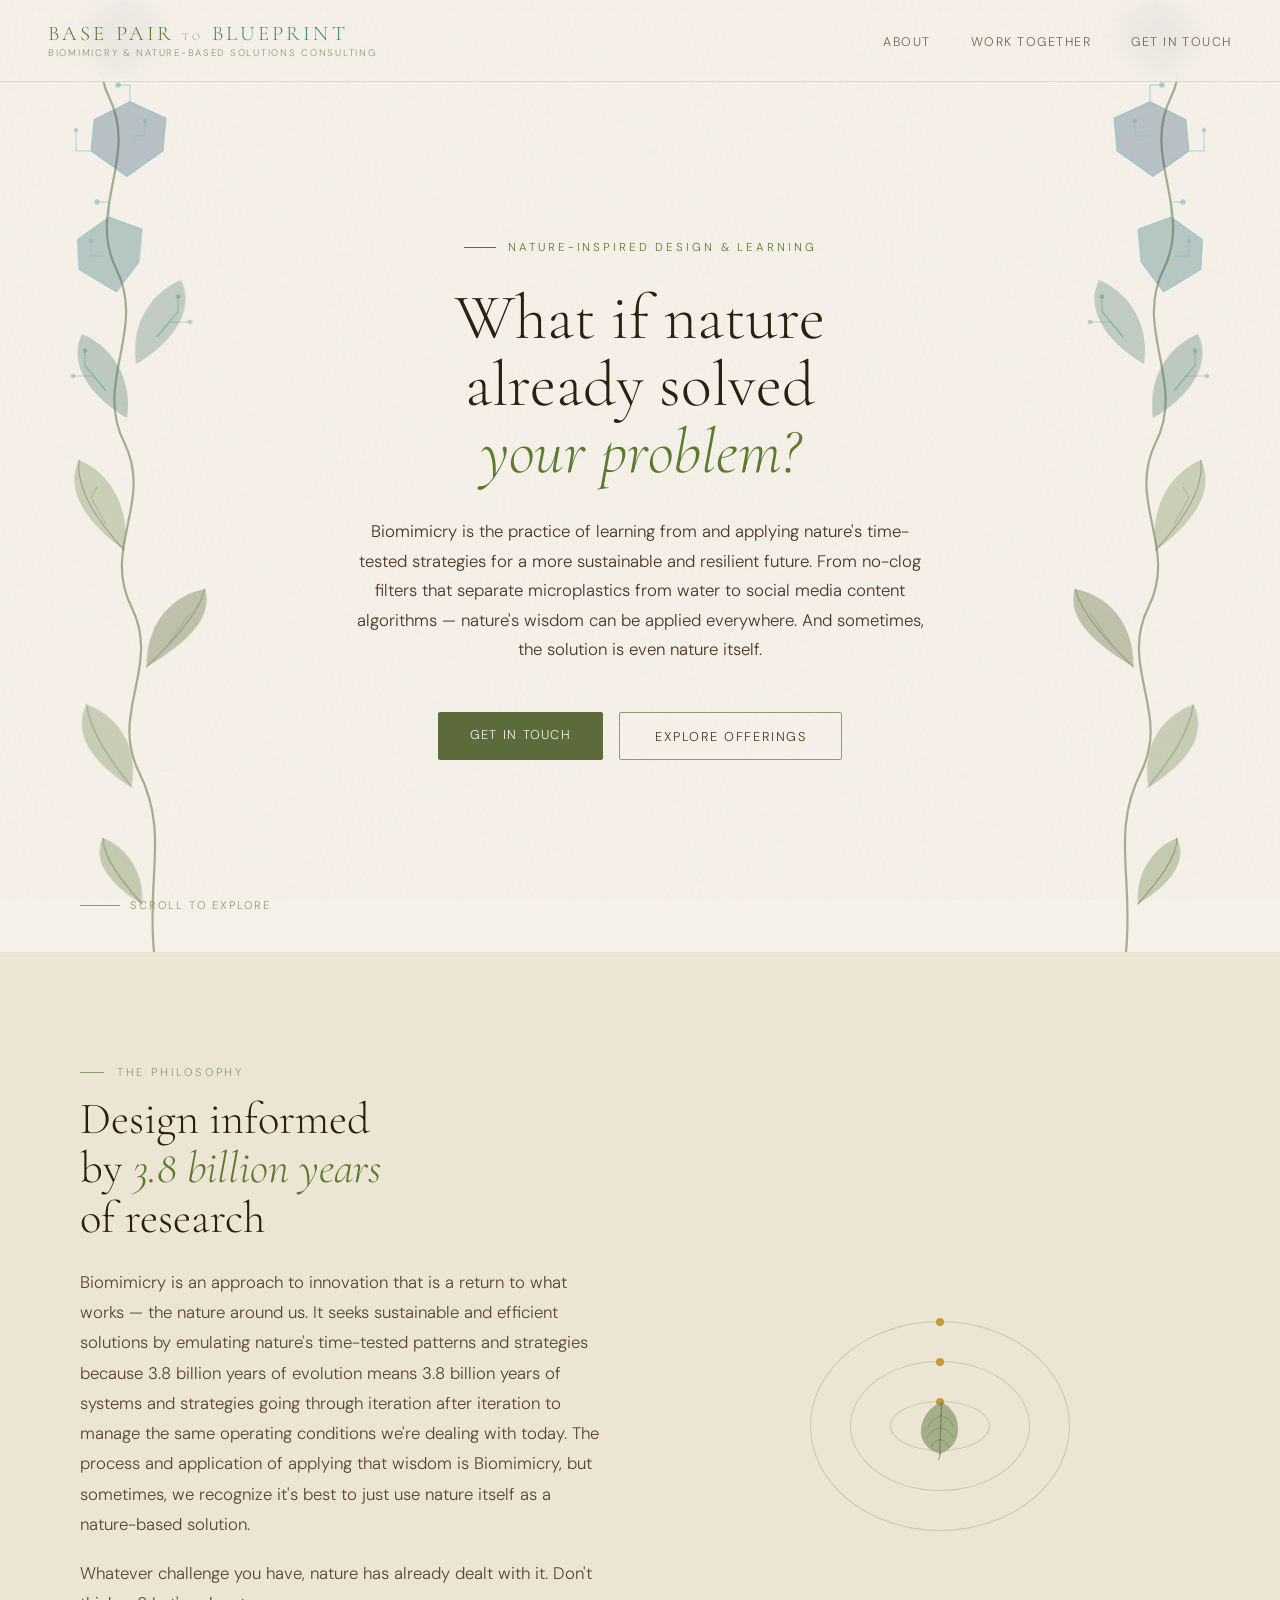
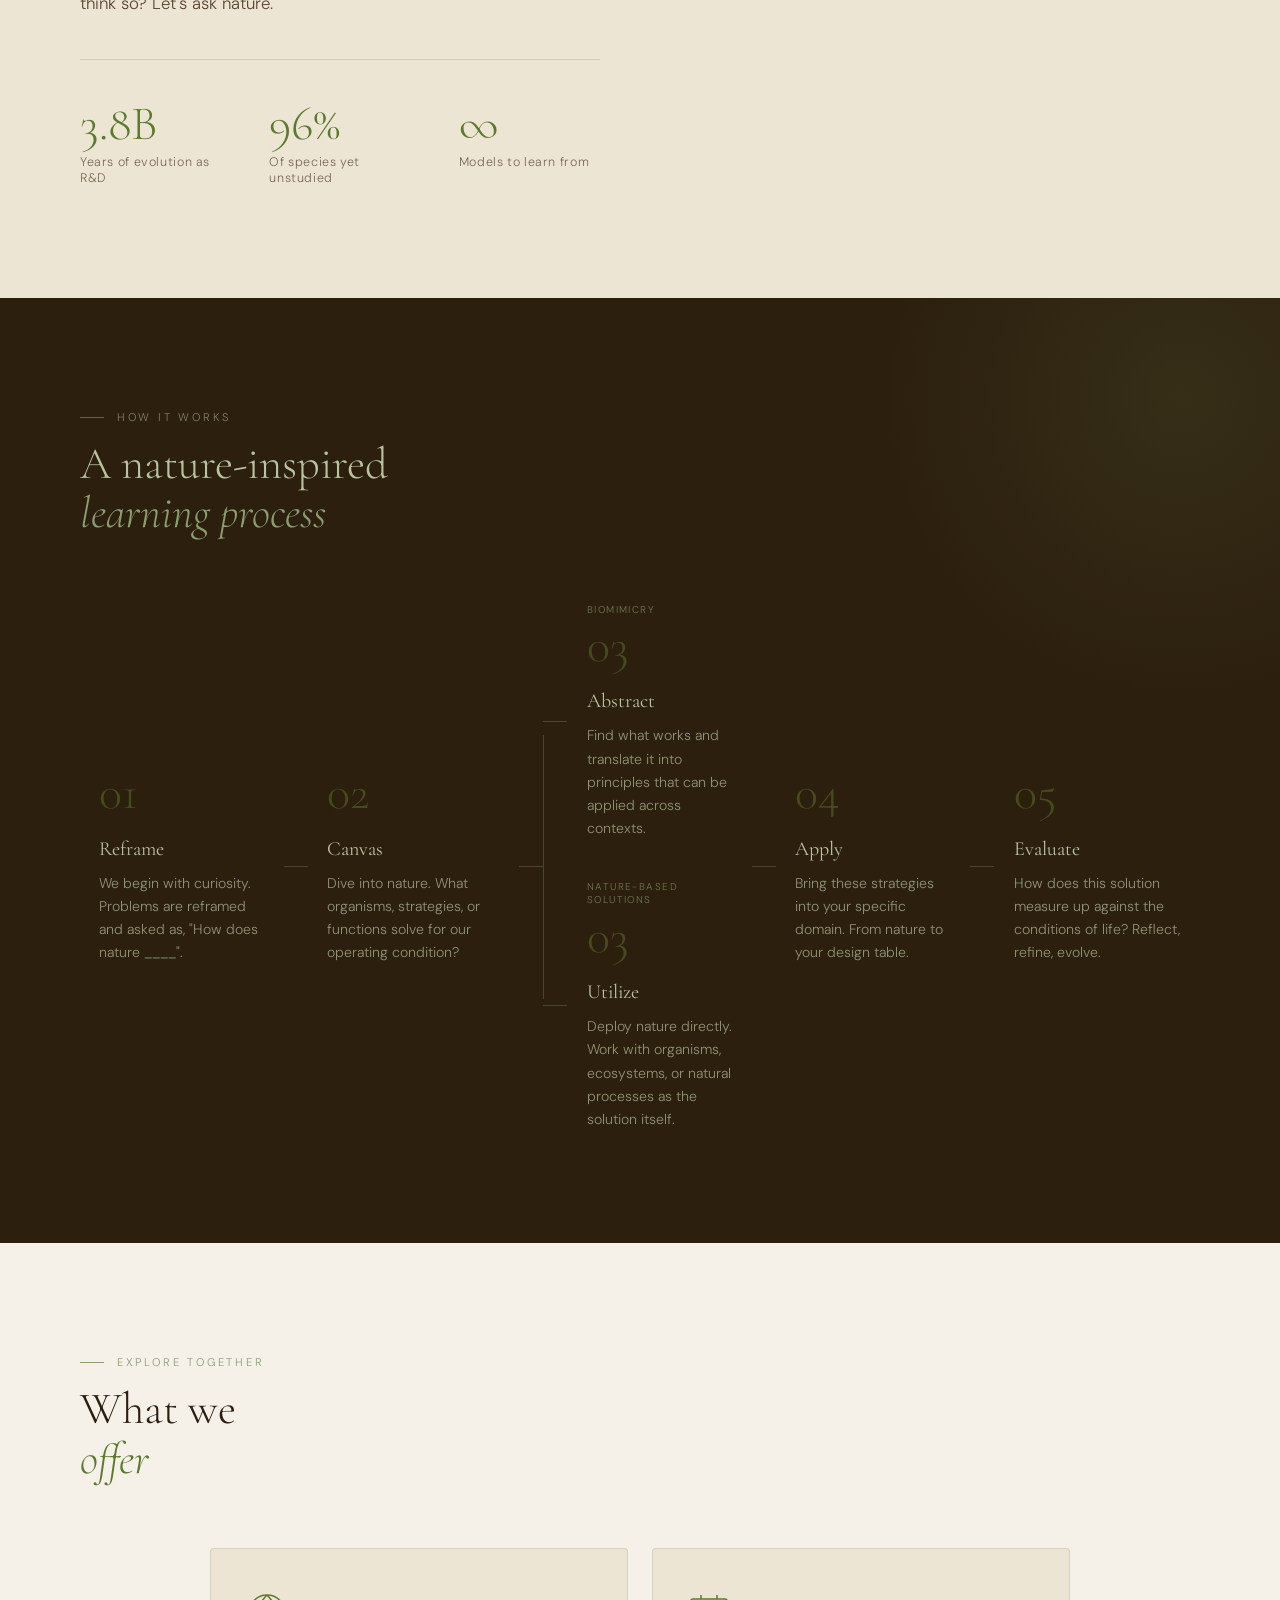
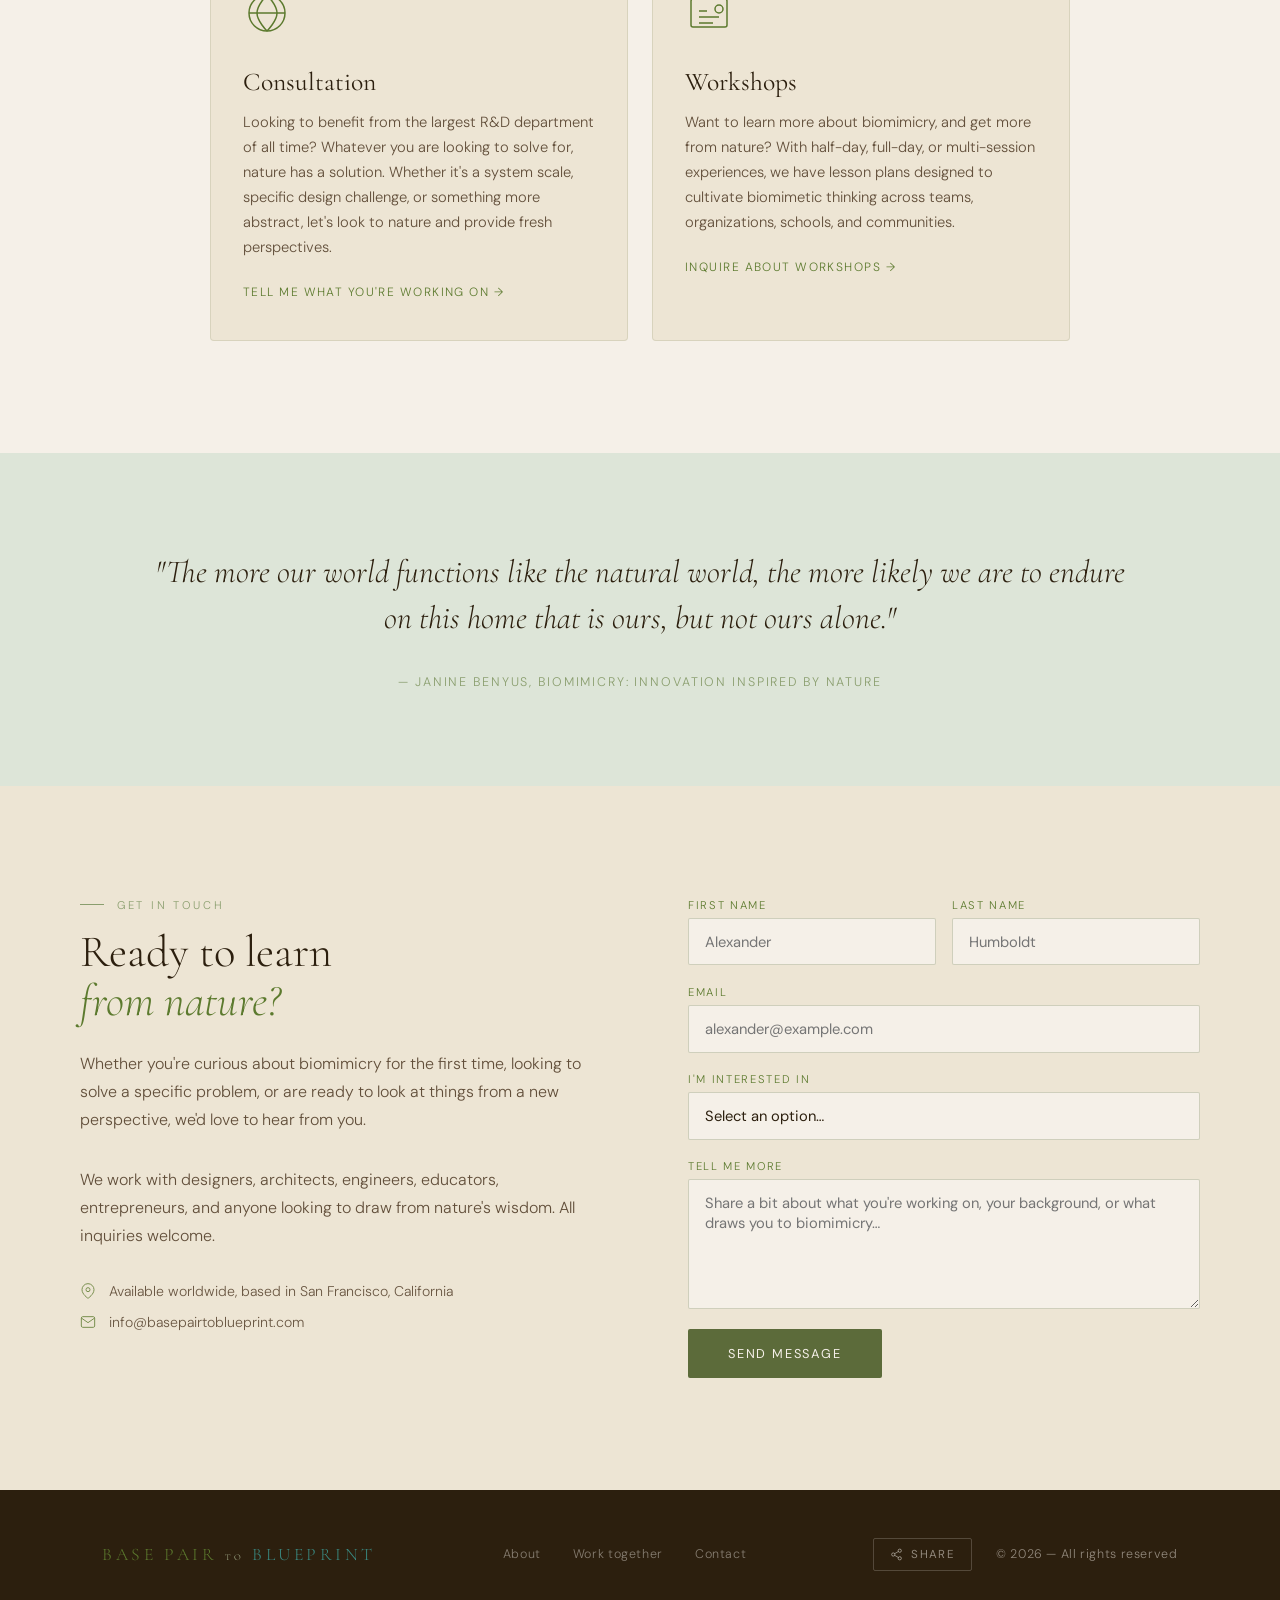
==== commit 42192215: "Share button, work page nav, OG updates Added share button to each page, added nav to work page, and" ====
--- a/index.html
+++ b/index.html
@@ -4,6 +4,23 @@
   <meta charset="UTF-8" />
   <meta name="viewport" content="width=device-width, initial-scale=1.0" />
   <title>Biomimicry — Learn. Design. Belong to Nature.</title>
+
+  <!-- Open Graph / Social sharing -->
+  <meta property="og:type"        content="website" />
+  <meta property="og:title"       content="Base Pair to Blueprint — Biomimicry & Nature-Based Design Consulting" />
+  <meta property="og:description" content="Nature has been solving complex problems for 3.8 billion years. We help you learn from the best." />
+  <meta property="og:url"         content="https://basepairtoblueprint.com/" />
+  <meta property="og:image"       content="https://basepairtoblueprint.com/OG_image.png" />
+  <meta property="og:image:width"  content="1800" />
+  <meta property="og:image:height" content="945" />
+  <meta property="og:site_name"   content="Base Pair to Blueprint" />
+
+  <!-- Twitter / X Card -->
+  <meta name="twitter:card"        content="summary_large_image" />
+  <meta name="twitter:title"       content="Base Pair to Blueprint — Biomimicry & Nature-Based Design Consulting" />
+  <meta name="twitter:description" content="Nature has been solving complex problems for 3.8 billion years. We help you learn from the best." />
+  <meta name="twitter:image"       content="https://basepairtoblueprint.com/OG_image.png" />
+
   <link href="https://fonts.googleapis.com/css2?family=Cormorant+Garamond:ital,wght@0,300;0,400;0,600;1,300;1,400&family=Libre+Baskerville:ital@0;1&family=DM+Sans:wght@300;400;500&display=swap" rel="stylesheet" />
   <link rel="stylesheet" href="global.css" />
   <style>
@@ -508,8 +525,42 @@
       <li><a href="work.html">Work together</a></li>
       <li><a href="#contact">Contact</a></li>
     </ul>
-    <div>© 2026 — All rights reserved</div>
+    <div style="display:flex;align-items:center;gap:1.5rem;">
+      <button id="share-btn" aria-label="Share this site" style="background:none;border:1px solid rgba(245,240,232,0.2);border-radius:2px;color:rgba(245,240,232,0.5);cursor:pointer;display:flex;align-items:center;gap:0.5rem;font-family:'DM Sans',sans-serif;font-size:0.72rem;letter-spacing:0.12em;text-transform:uppercase;padding:0.5rem 1rem;transition:border-color 0.2s,color 0.2s;">
+        <svg width="13" height="13" viewBox="0 0 24 24" fill="none" stroke="currentColor" stroke-width="1.8"><circle cx="18" cy="5" r="3"/><circle cx="6" cy="12" r="3"/><circle cx="18" cy="19" r="3"/><line x1="8.59" y1="13.51" x2="15.42" y2="17.49"/><line x1="15.41" y1="6.51" x2="8.59" y2="10.49"/></svg>
+        <span id="share-btn-label">Share</span>
+      </button>
+      <div>© 2026 — All rights reserved</div>
+    </div>
   </footer>
+  <script>
+    (function() {
+      var btn = document.getElementById('share-btn');
+      var label = document.getElementById('share-btn-label');
+      btn.addEventListener('click', async function() {
+        var shareData = {
+          title: 'Base Pair to Blueprint',
+          text: 'Nature has been solving complex problems for 3.8 billion years. We help you learn from the best.',
+          url: 'https://basepairtoblueprint.com/'
+        };
+        if (navigator.share) {
+          try { await navigator.share(shareData); } catch(_) {}
+        } else {
+          try {
+            await navigator.clipboard.writeText(shareData.url);
+            label.textContent = 'Copied!';
+            btn.style.color = '#8a9e6e';
+            btn.style.borderColor = '#8a9e6e';
+            setTimeout(function() {
+              label.textContent = 'Share';
+              btn.style.color = '';
+              btn.style.borderColor = '';
+            }, 2000);
+          } catch(_) {}
+        }
+      });
+    })();
+  </script>
 
   <!-- CONTACT MODAL -->
   <div id="contact-modal" style="display:none;position:fixed;inset:0;z-index:500;align-items:center;justify-content:center;padding:1.5rem;">
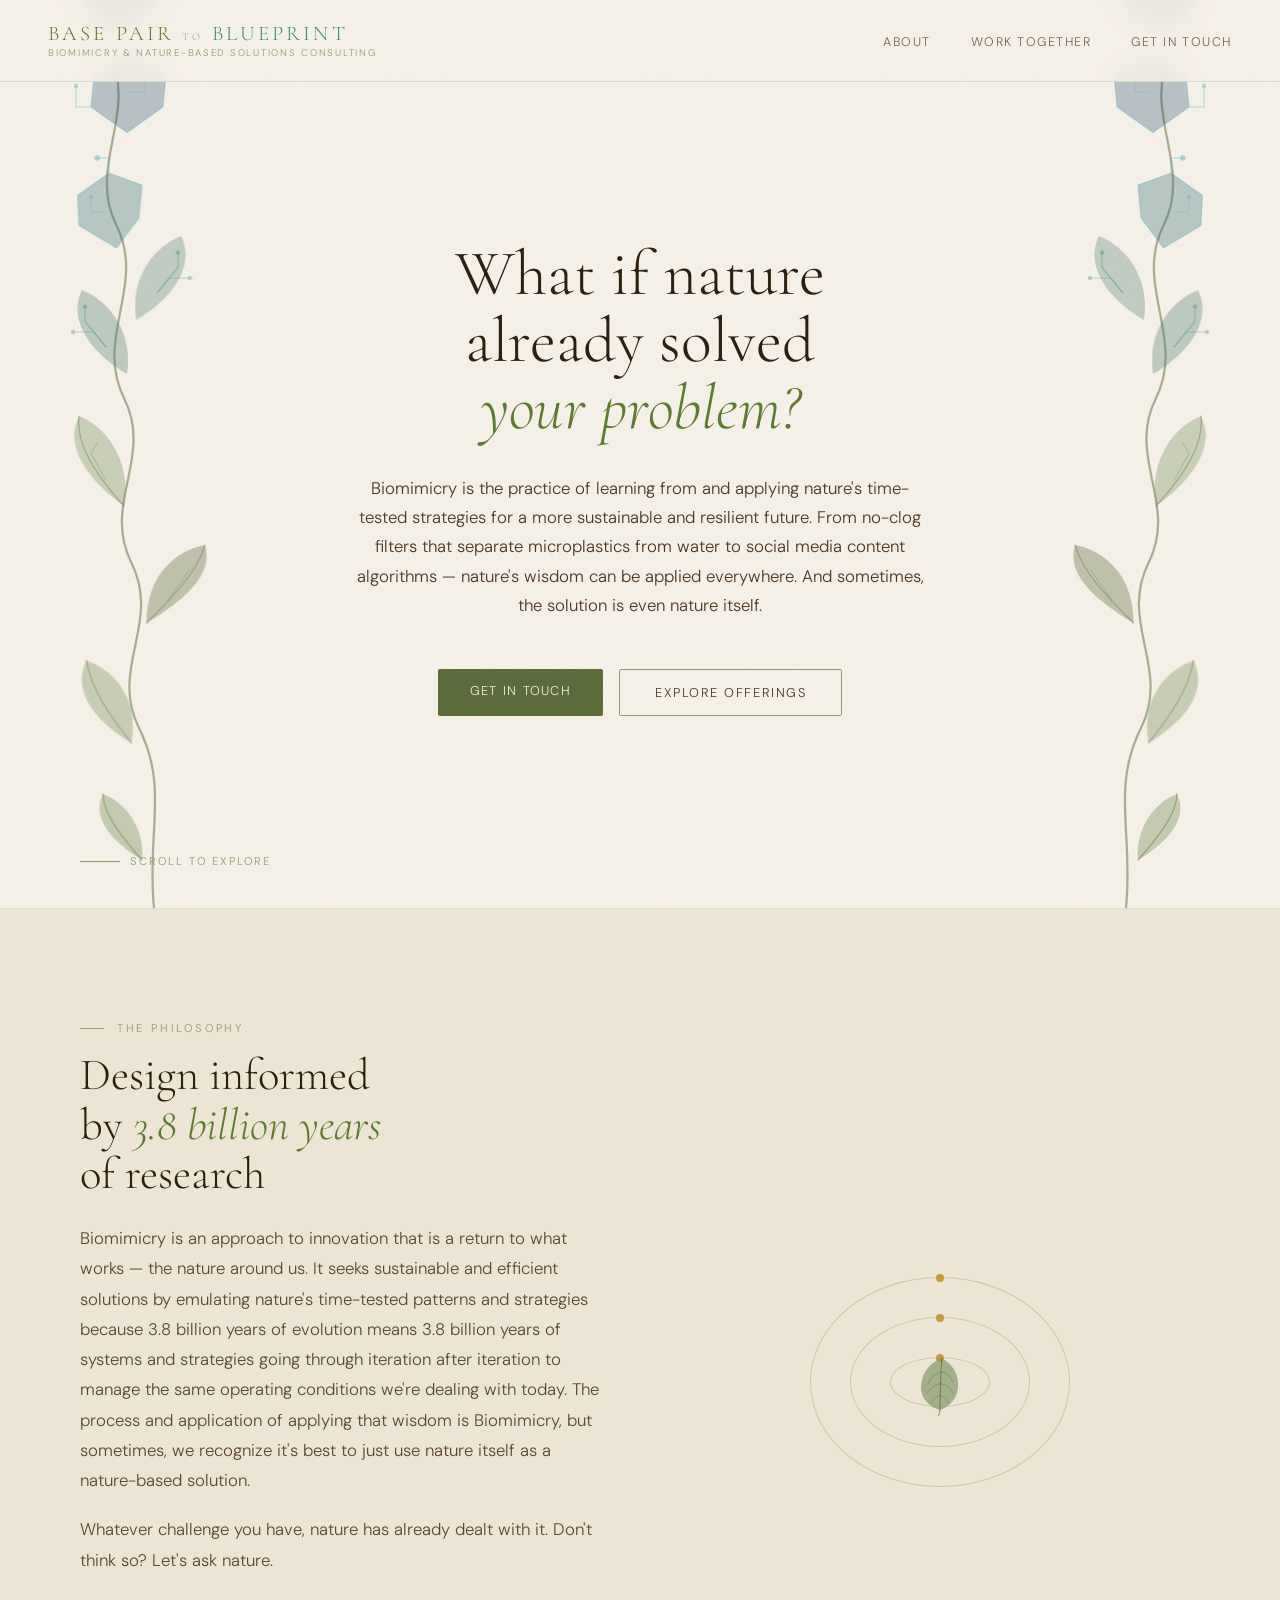
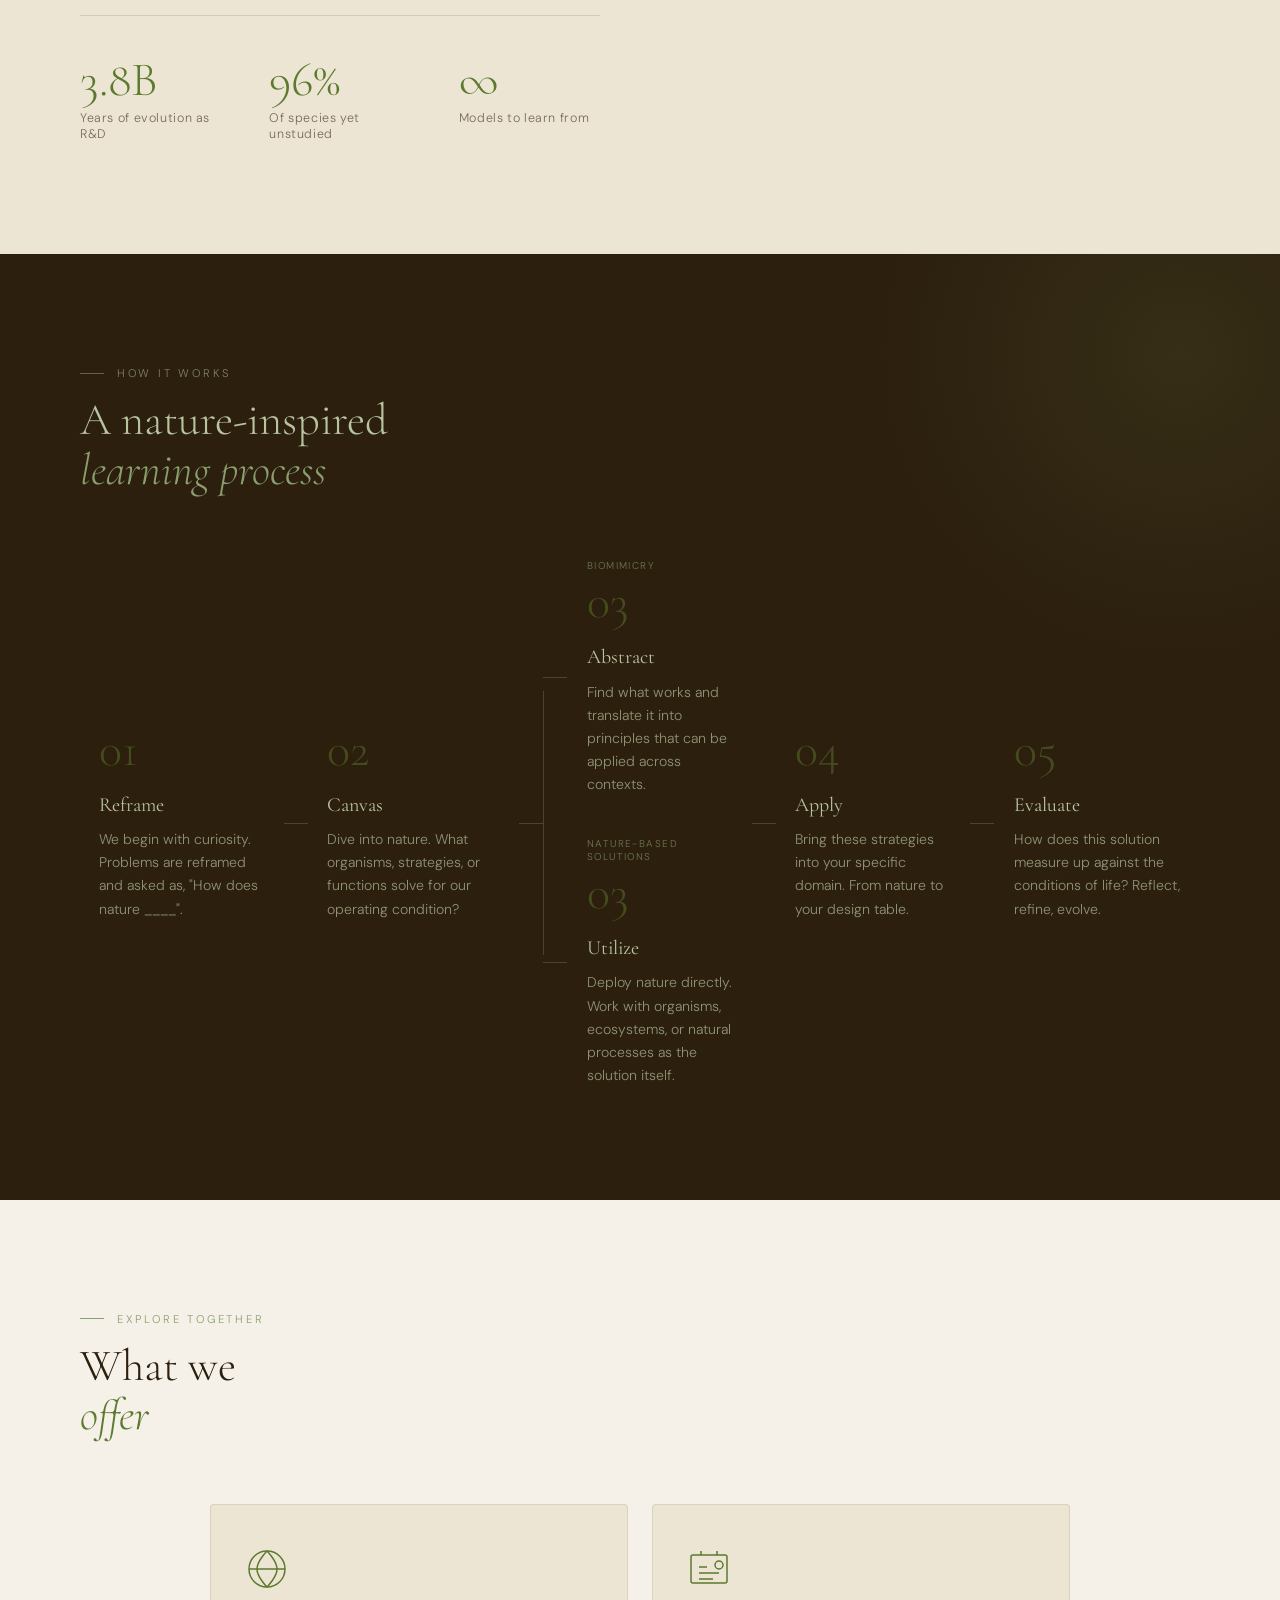
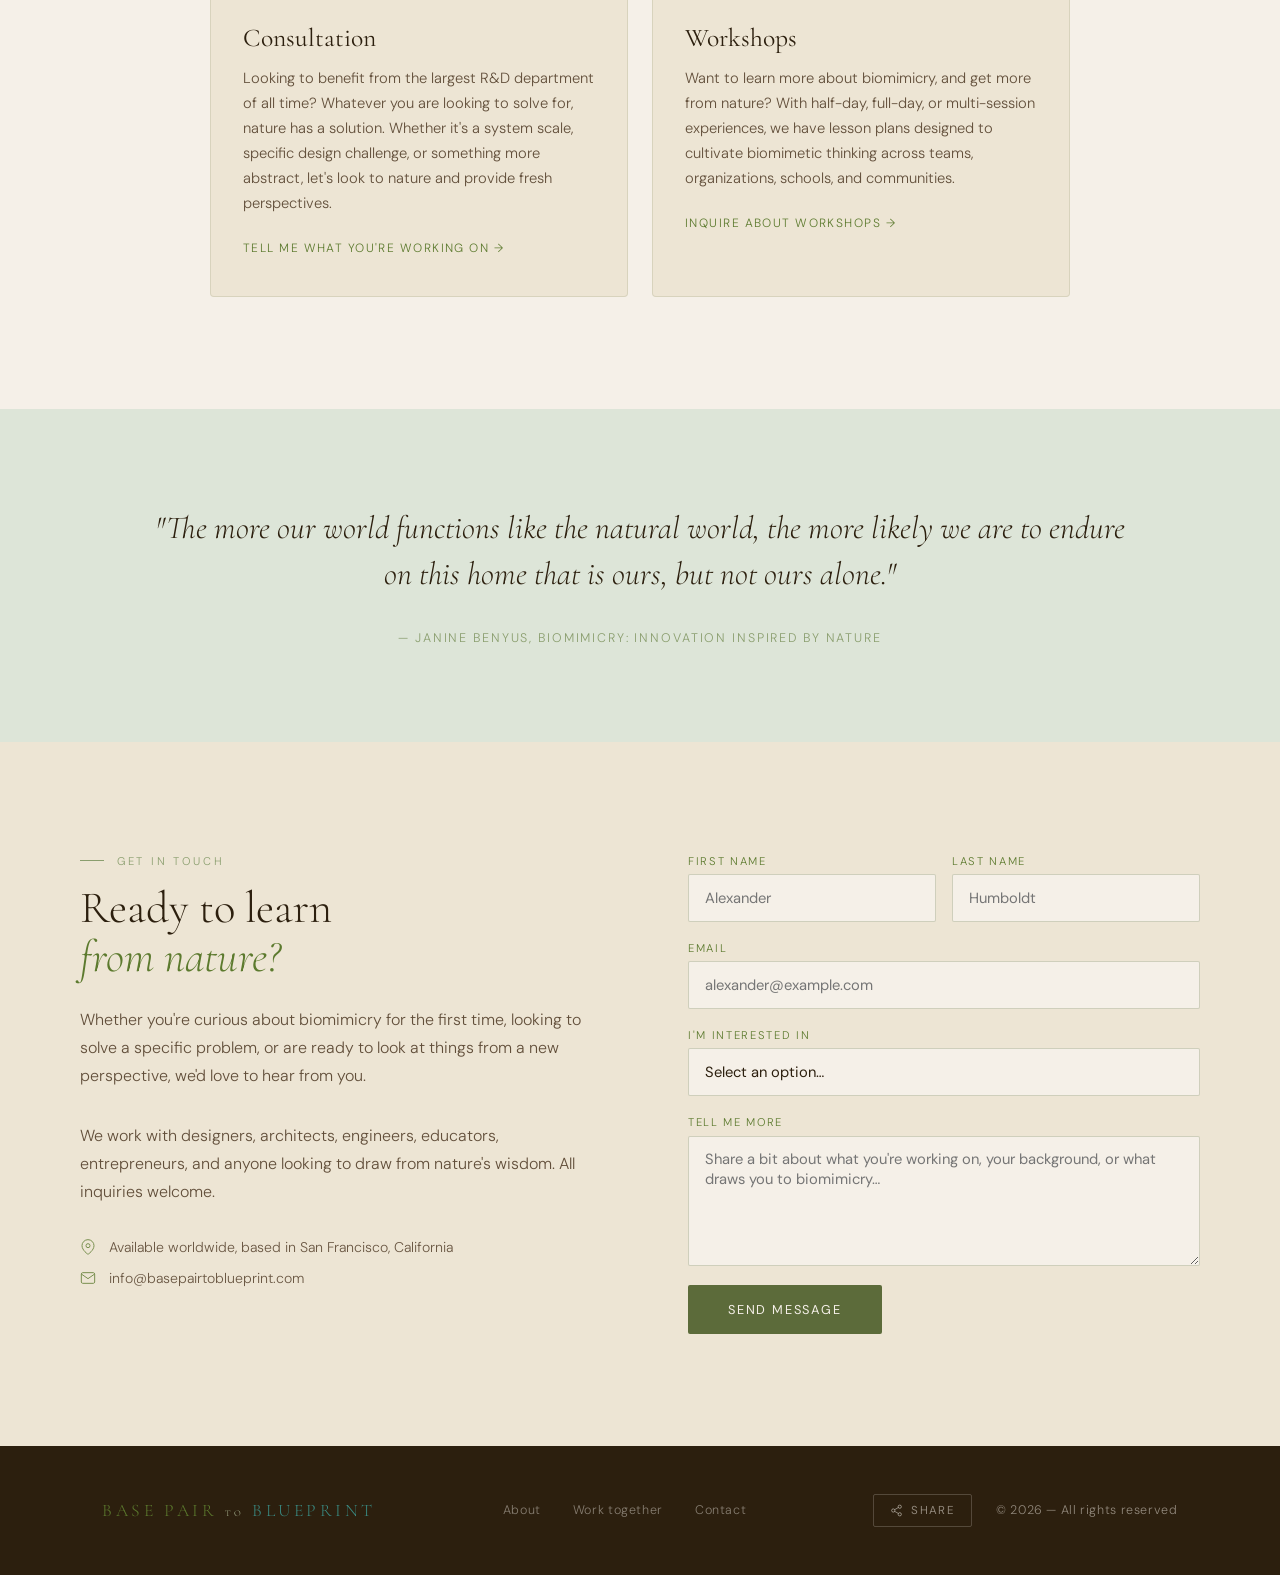
==== commit 386646b3: "Add files via upload" ====
--- a/index.html
+++ b/index.html
@@ -10,12 +10,12 @@
   <meta property="og:title"       content="Base Pair to Blueprint — Biomimicry & Nature-Based Design Consulting" />
   <meta property="og:description" content="Nature has been solving complex problems for 3.8 billion years. We help you learn from the best." />
   <meta property="og:url"         content="https://basepairtoblueprint.com/" />
-  <meta property="og:image"       content="https://basepairtoblueprint.com/OG_image.png" />
+  <meta property="og:site_name"   content="Base Pair to Blueprint" />  <!-- Large image second: LinkedIn, Slack, Facebook prefer the largest image when multiple are present -->
+  <meta property="og:image"        content="https://basepairtoblueprint.com/OG_image.png" />
   <meta property="og:image:width"  content="1800" />
   <meta property="og:image:height" content="945" />
-  <meta property="og:site_name"   content="Base Pair to Blueprint" />
-
-  <!-- Twitter / X Card -->
+
+  <!-- Twitter / X Card — always renders large, so point directly to the large image -->
   <meta name="twitter:card"        content="summary_large_image" />
   <meta name="twitter:title"       content="Base Pair to Blueprint — Biomimicry & Nature-Based Design Consulting" />
   <meta name="twitter:description" content="Nature has been solving complex problems for 3.8 billion years. We help you learn from the best." />
@@ -342,7 +342,6 @@
   <!-- HERO -->
   <section class="hero" id="about">
     <div class="hero-left">
-      <div class="hero-eyebrow">Nature-inspired design & learning</div>
       <h1>What if nature<br>already solved<br><em>your problem?</em></h1>
       <p class="hero-body">
         Biomimicry is the practice of learning from and applying nature's time-tested strategies for a more sustainable and resilient future. From no-clog filters that separate microplastics from water to social media content algorithms — nature's wisdom can be applied everywhere. And sometimes, the solution is even nature itself.
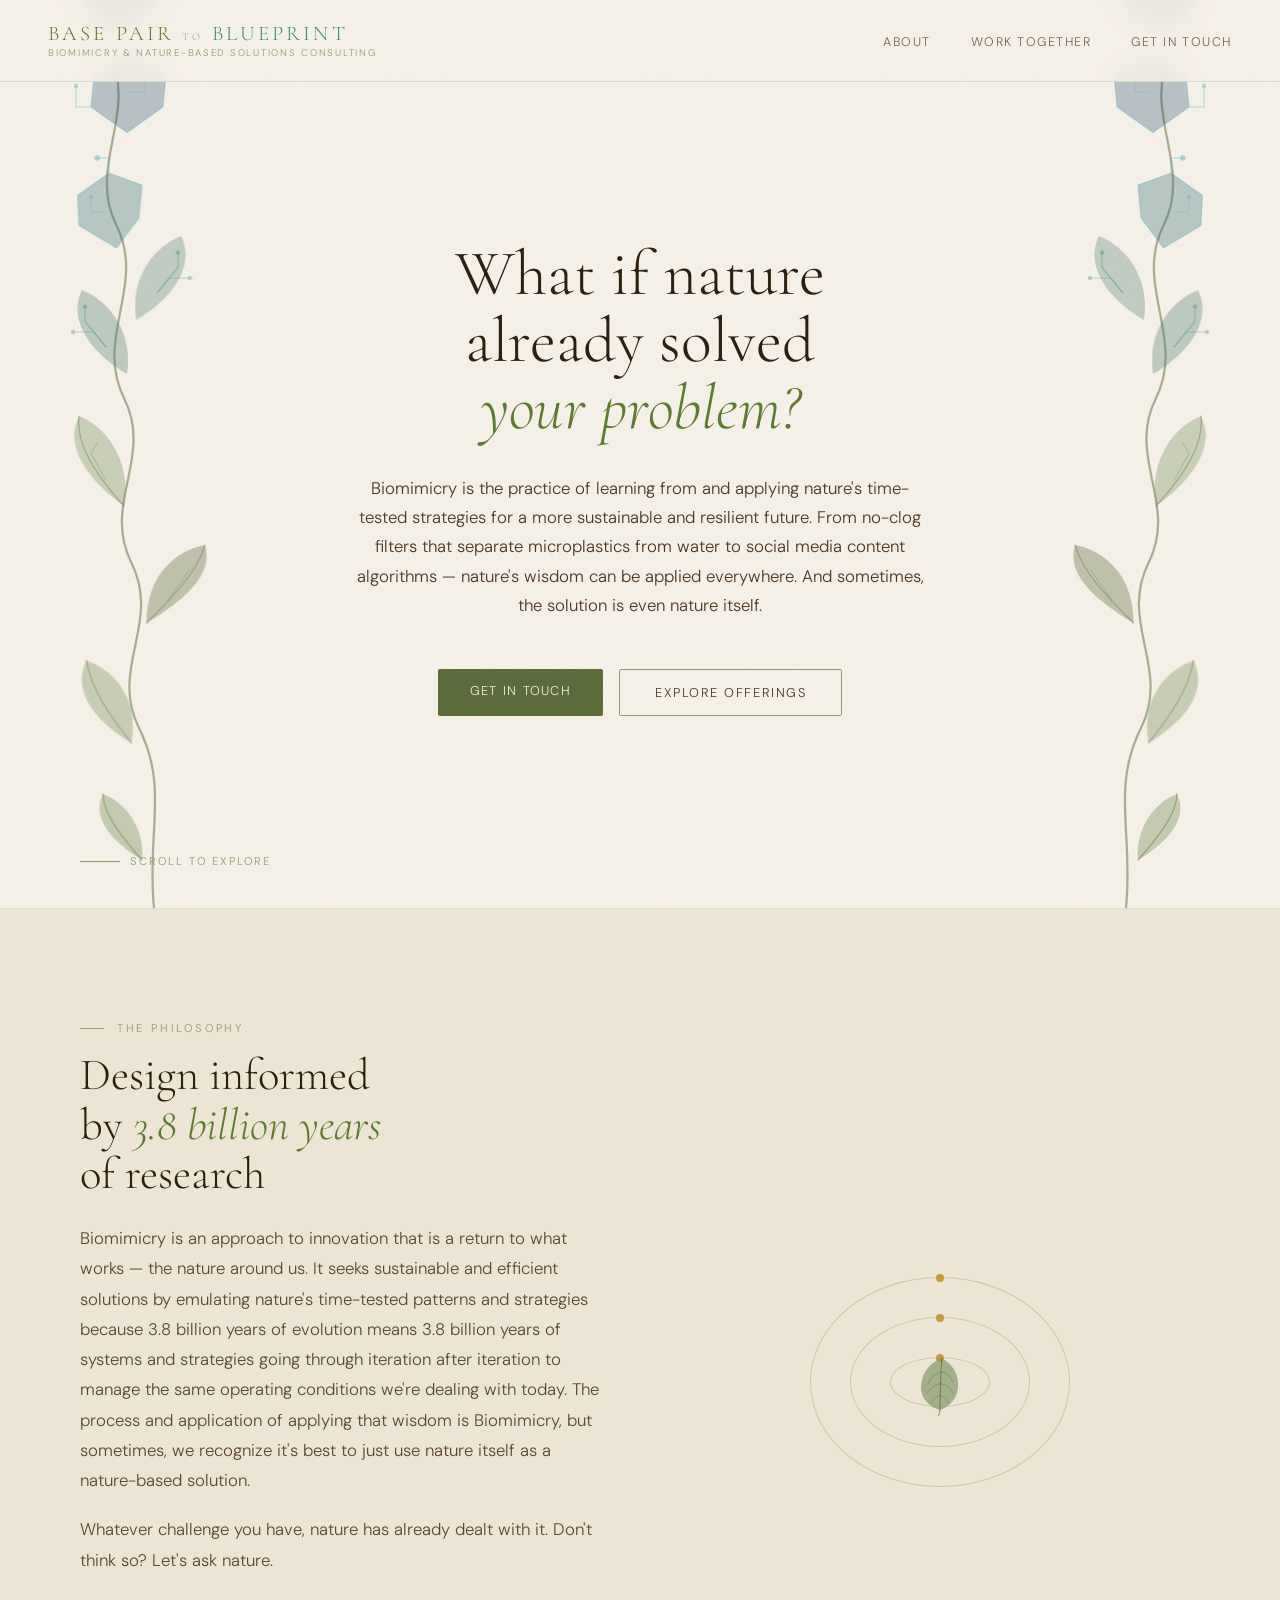
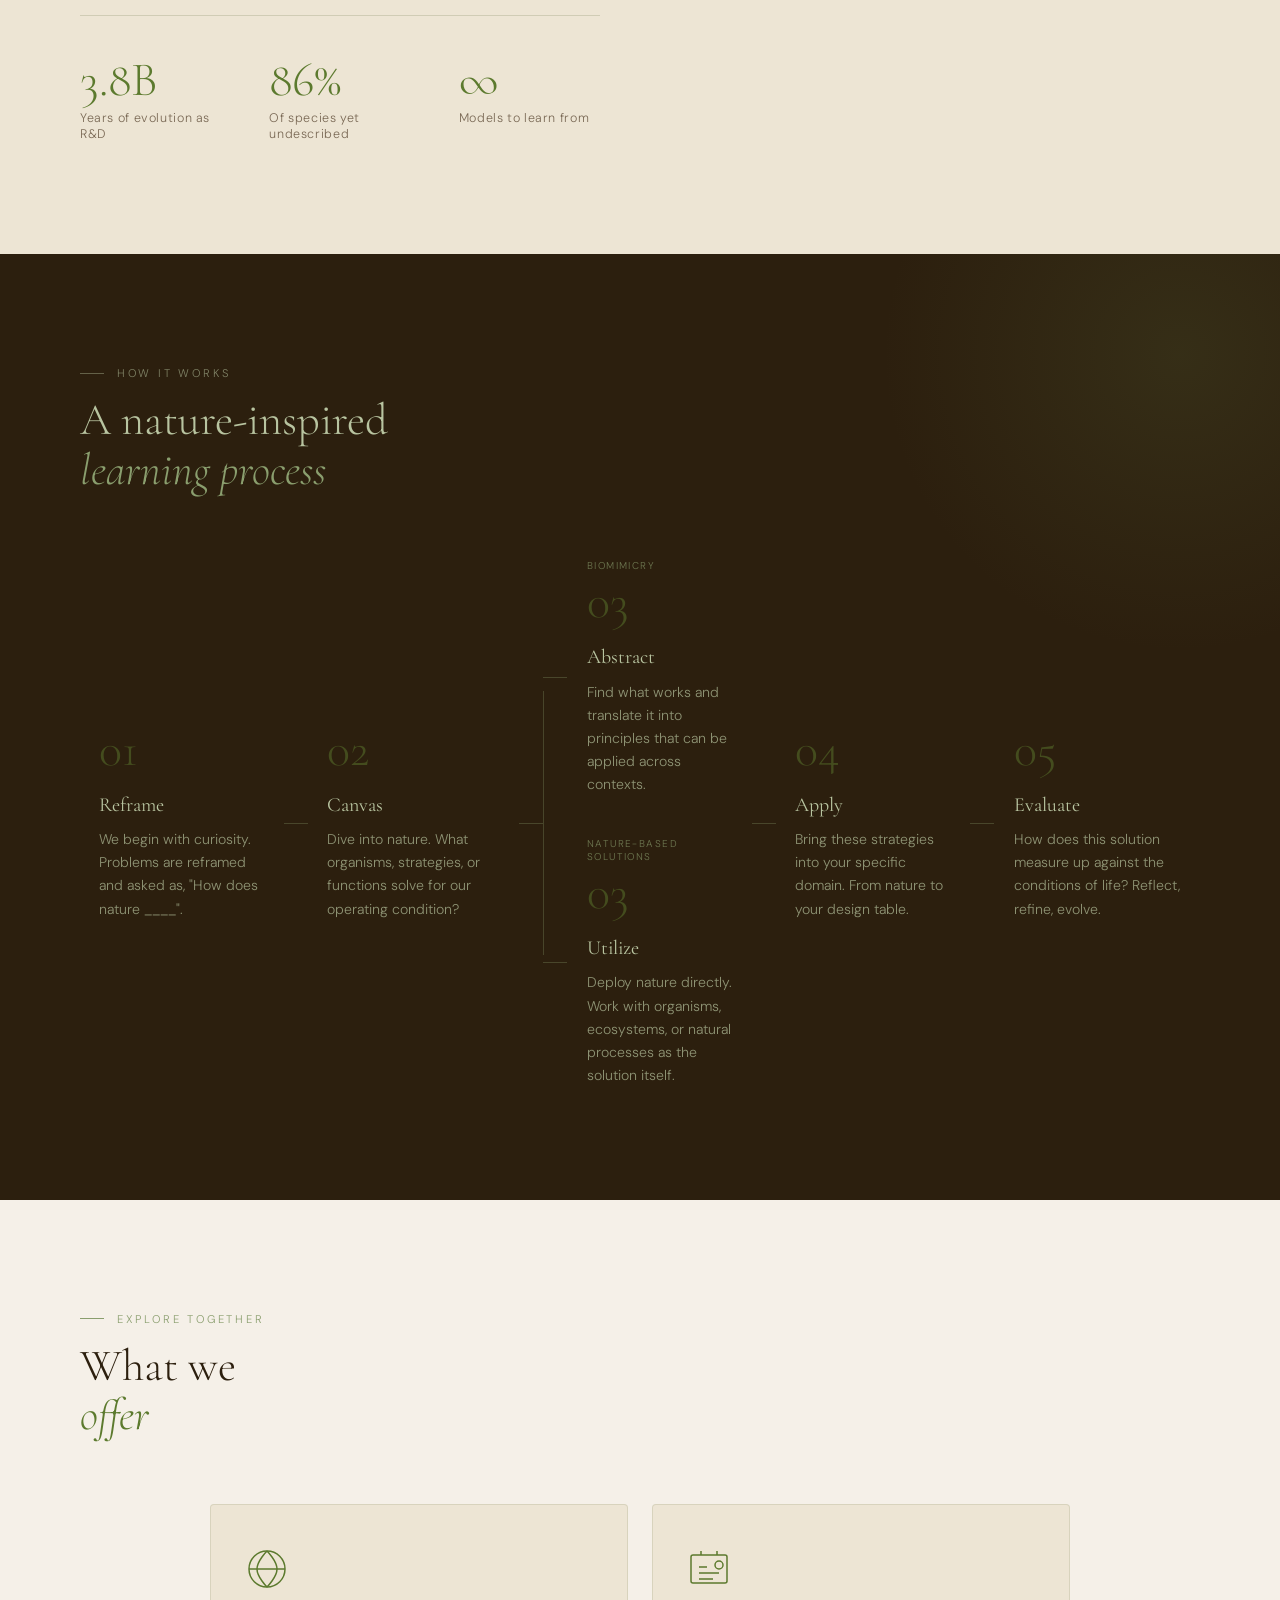
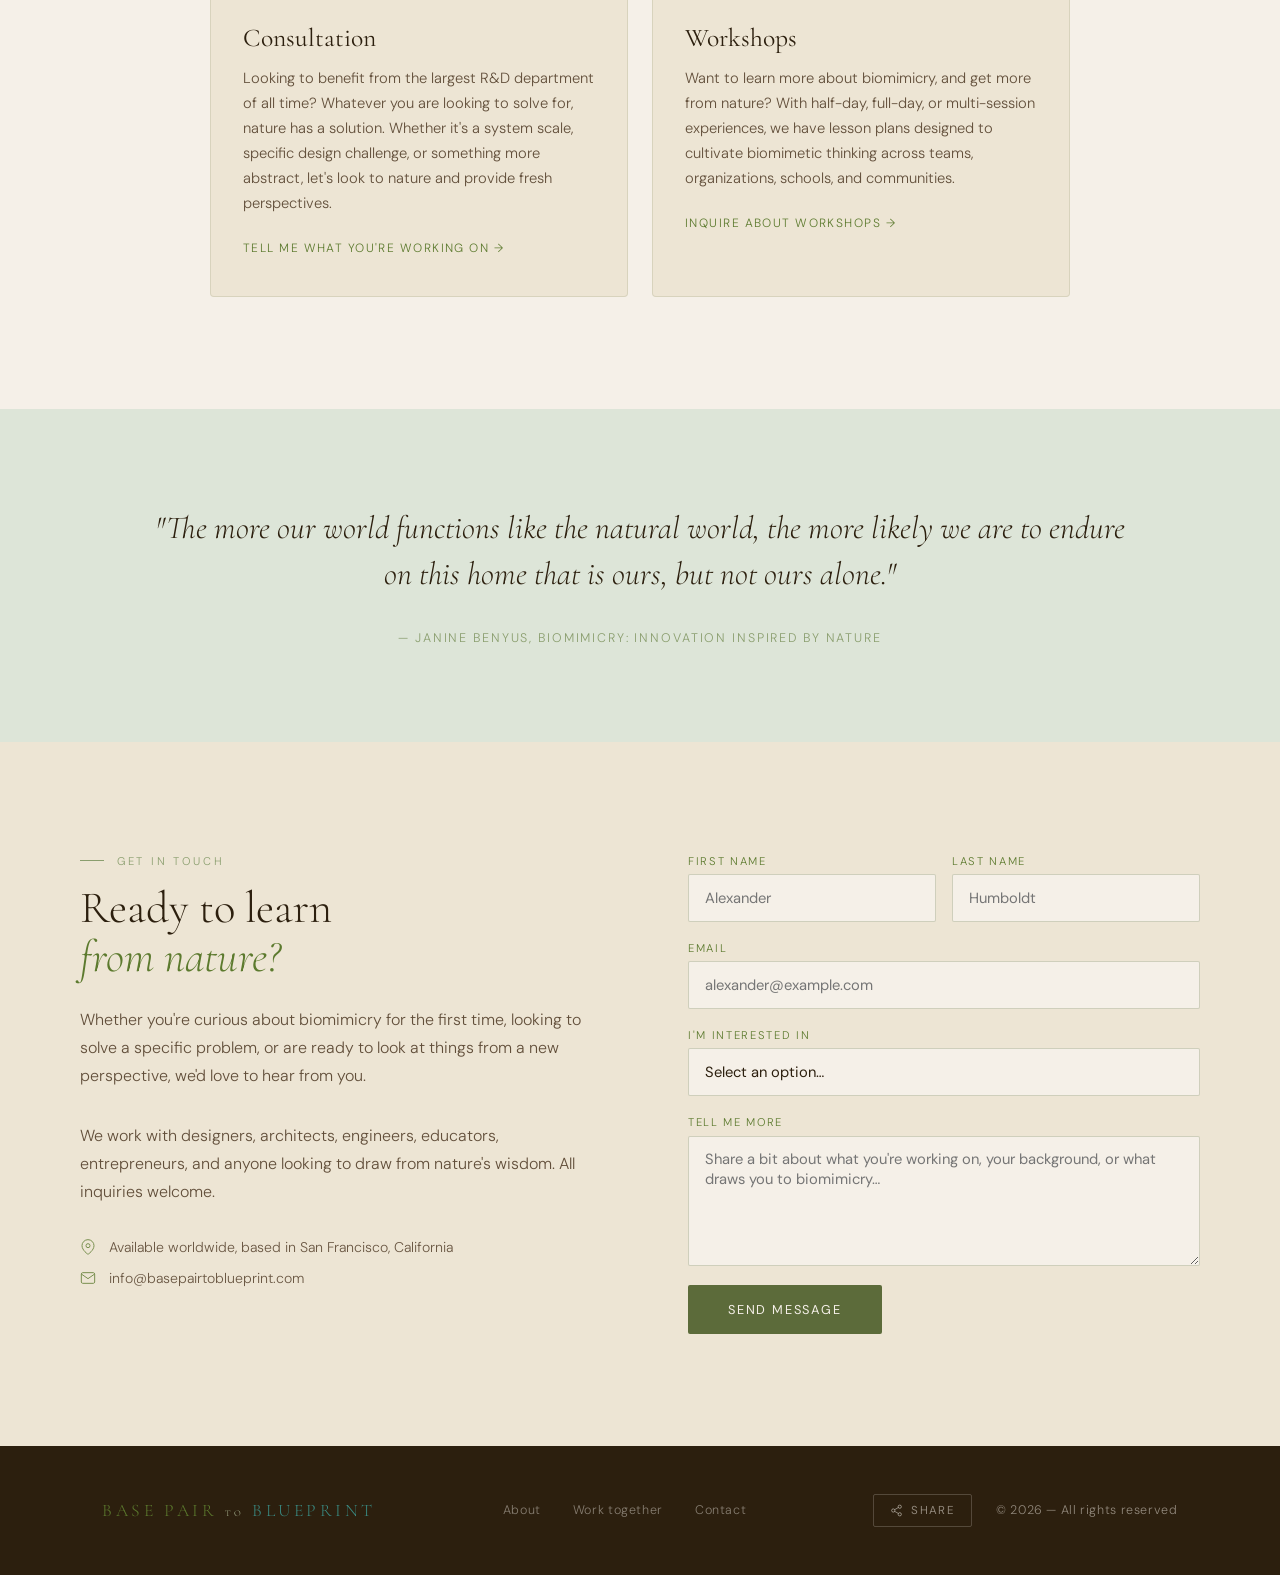
==== commit 0426132c: "Update species stat" ====
--- a/index.html
+++ b/index.html
@@ -395,7 +395,7 @@
       <p>Whatever challenge you have, nature has already dealt with it. Don't think so? Let's ask nature.</p>
       <div class="stat-row">
         <div class="stat"><div class="stat-num">3.8B</div><div class="stat-desc">Years of evolution as R&D</div></div>
-        <div class="stat"><div class="stat-num">96%</div><div class="stat-desc">Of species yet unstudied</div></div>
+        <div class="stat"><div class="stat-num">86%</div><div class="stat-desc">Of species yet undescribed</div></div>
         <div class="stat"><div class="stat-num">∞</div><div class="stat-desc">Models to learn from</div></div>
       </div>
     </div>
